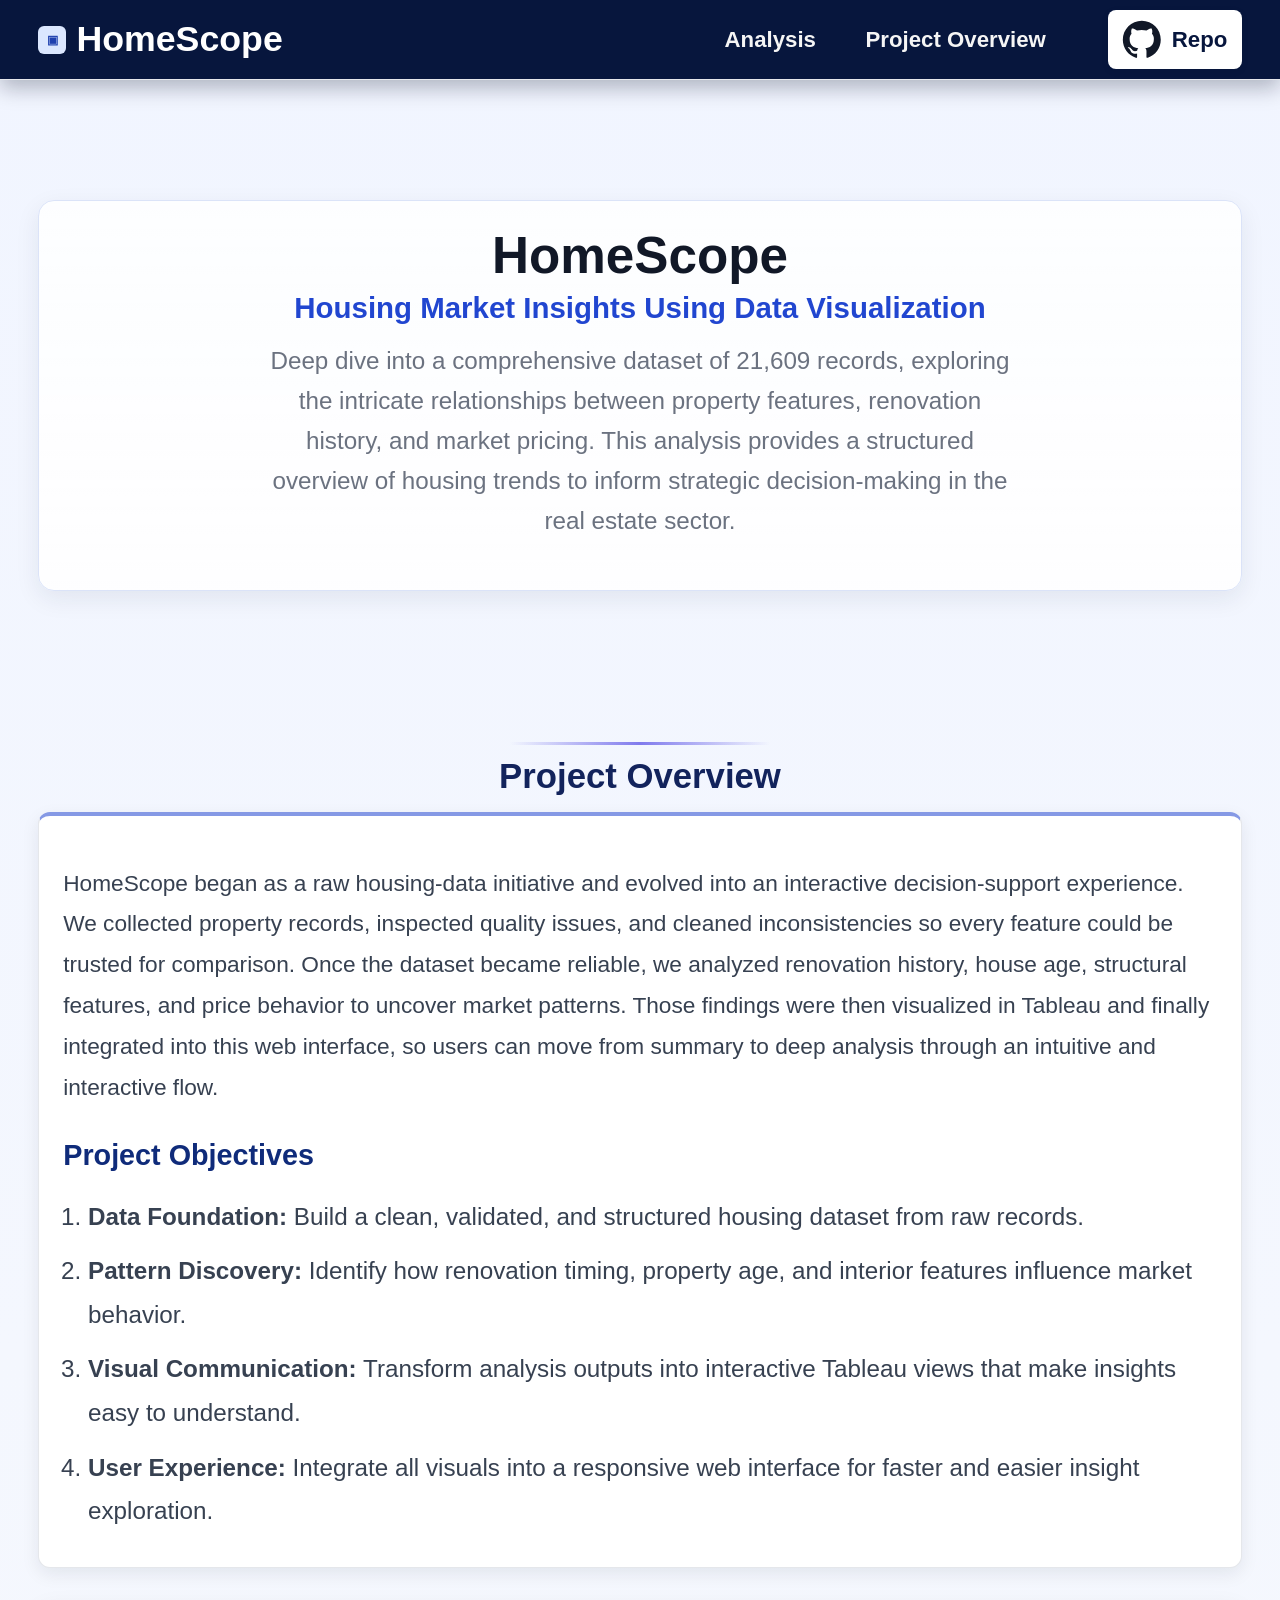
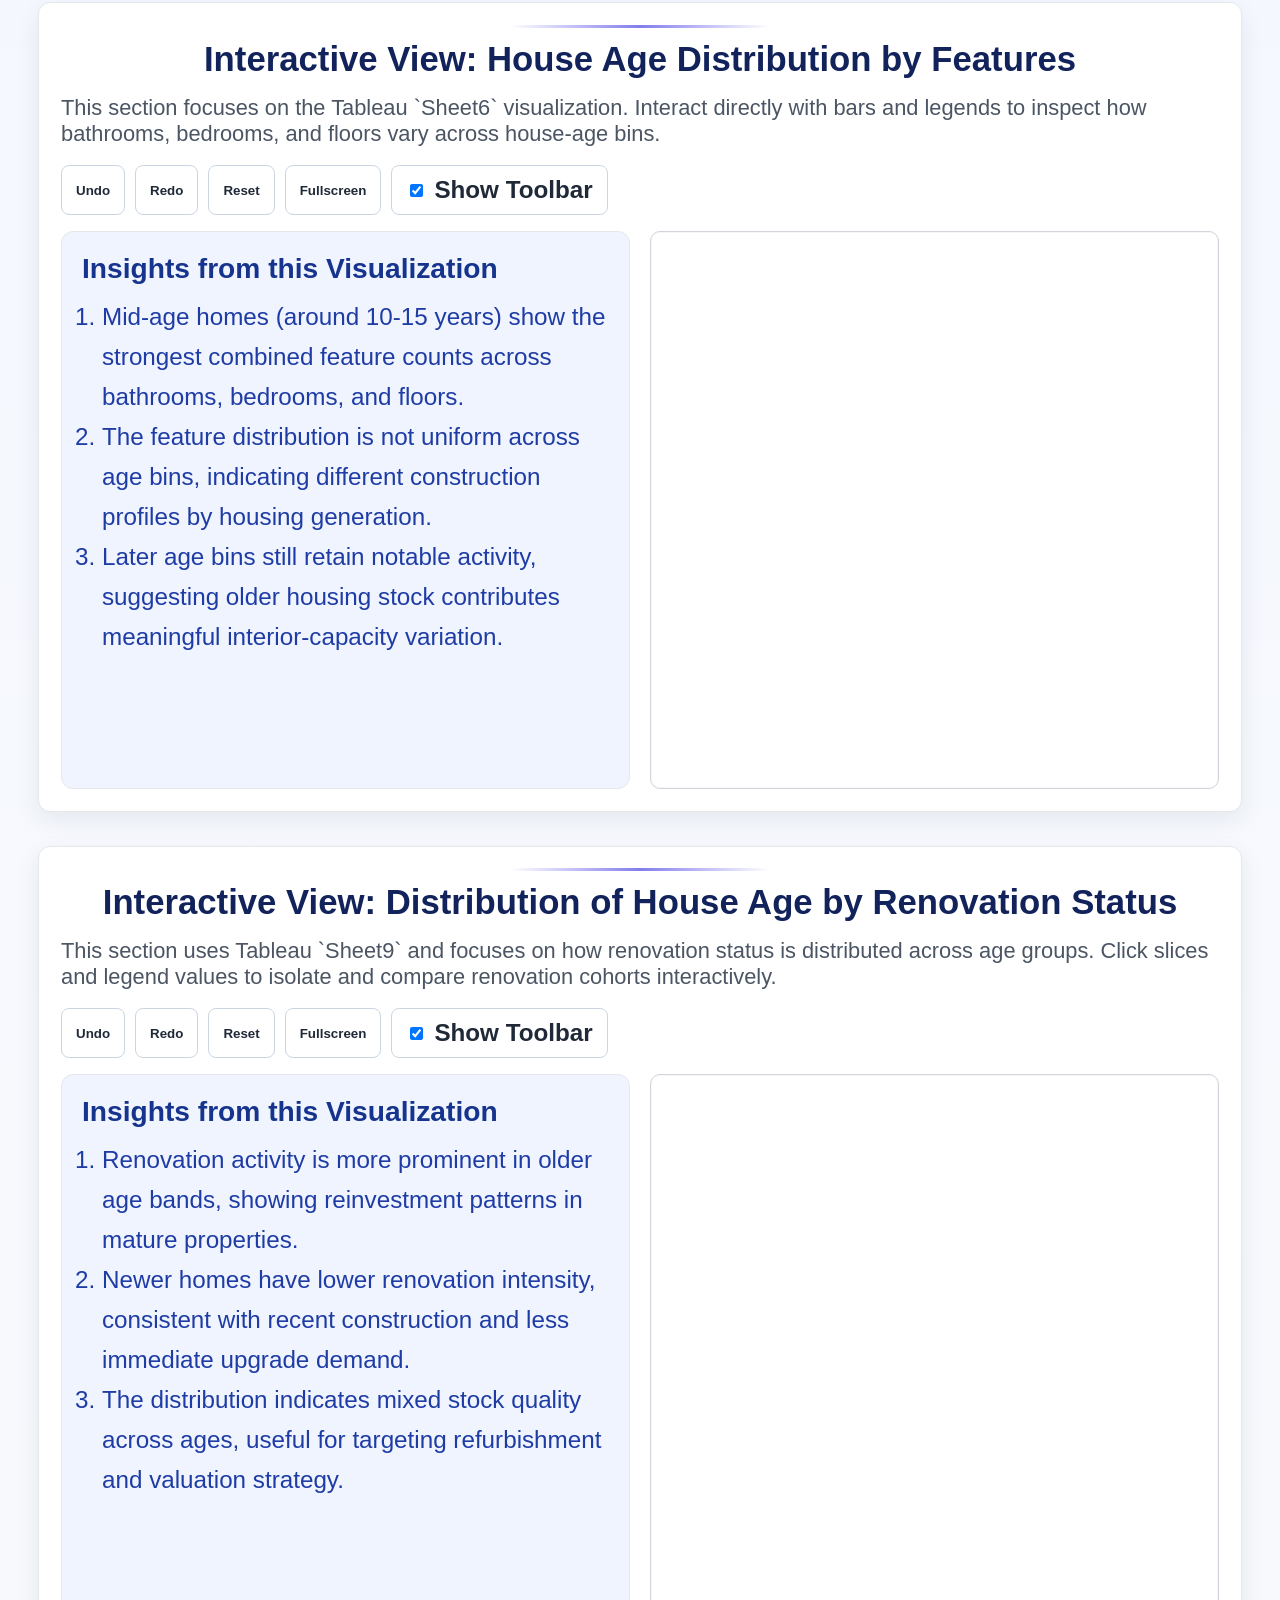
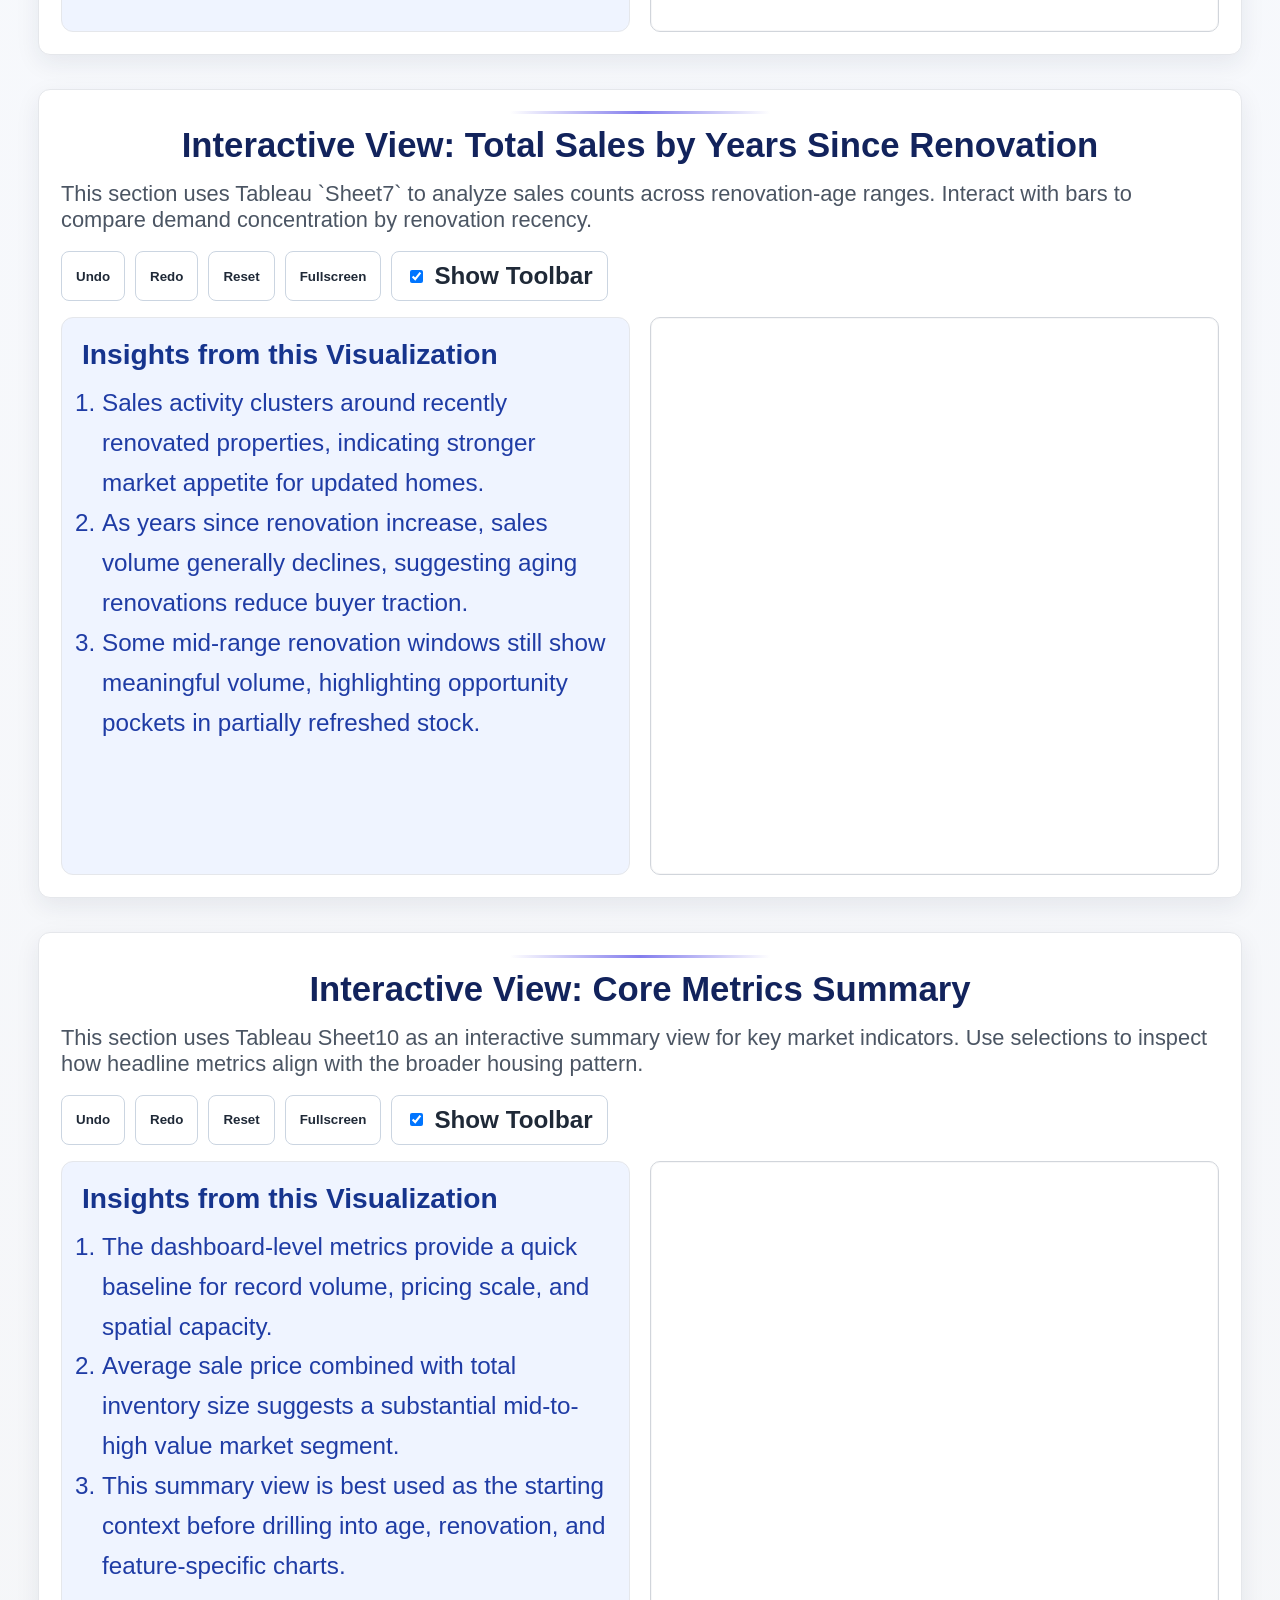
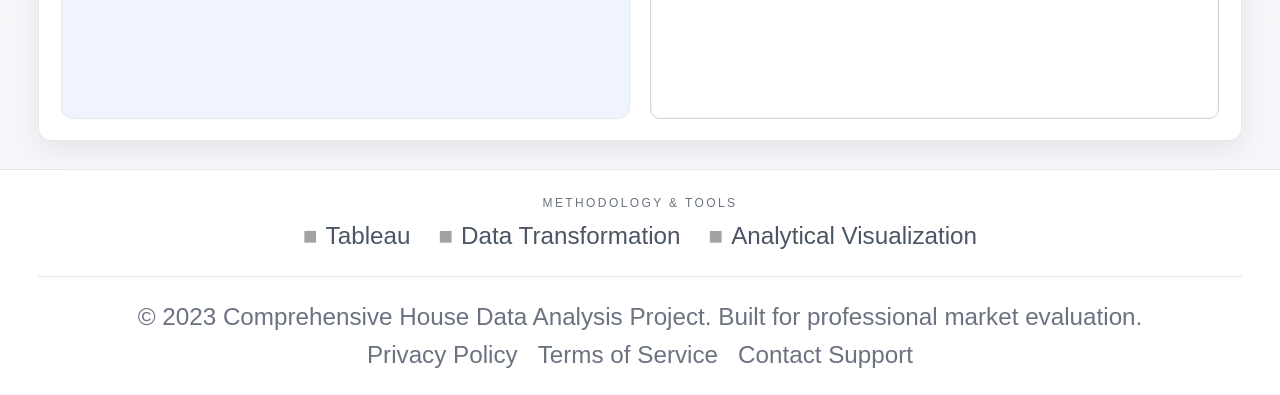
==== web/templates/index.html @ 278afe42 "Web integration with Tableau" ====
<!DOCTYPE html>
<html lang="en">
<head>
	<meta charset="UTF-8" />
	<meta name="viewport" content="width=device-width, initial-scale=1.0" />
	<title>HomeScope | Housing Market Insights</title>
	<link rel="stylesheet" href="../static/css/style.css" />
</head>
<body>
	<header class="top-nav">
		<div class="container nav-inner">
			<div class="brand">
				<span class="brand-icon">▣</span>
				<span class="brand-text">HomeScope</span>
			</div>
			<nav class="nav-links" aria-label="Main navigation">
				<a href="#dashboard">Analysis</a>
				<a href="#project-overview">Project Overview</a>
				<a class="github-link" href="https://github.com/Nova-022005/HomeScope.git" target="_blank" rel="noopener noreferrer" aria-label="Open GitHub repository">
					<svg class="github-icon" viewBox="0 0 24 24" aria-hidden="true" focusable="false">
						<path d="M12 0.5C5.65 0.5 0.5 5.65 0.5 12c0 5.08 3.29 9.38 7.86 10.9c0.58 0.1 0.79-0.25 0.79-0.56c0-0.28-0.01-1.02-0.02-2c-3.2 0.7-3.88-1.54-3.88-1.54c-0.52-1.33-1.27-1.68-1.27-1.68c-1.04-0.71 0.08-0.7 0.08-0.7c1.15 0.08 1.75 1.18 1.75 1.18c1.02 1.75 2.67 1.24 3.32 0.95c0.1-0.74 0.4-1.24 0.72-1.53c-2.55-0.29-5.24-1.28-5.24-5.68c0-1.25 0.45-2.27 1.18-3.07c-0.12-0.29-0.51-1.46 0.11-3.05c0 0 0.97-0.31 3.17 1.17c0.92-0.26 1.9-0.39 2.88-0.4c0.98 0.01 1.96 0.13 2.88 0.4c2.2-1.49 3.17-1.17 3.17-1.17c0.63 1.59 0.23 2.76 0.11 3.05c0.73 0.8 1.18 1.82 1.18 3.07c0 4.41-2.69 5.39-5.26 5.67c0.41 0.36 0.78 1.06 0.78 2.14c0 1.55-0.01 2.79-0.01 3.17c0 0.31 0.21 0.67 0.8 0.56c4.56-1.52 7.85-5.82 7.85-10.9C23.5 5.65 18.35 0.5 12 0.5z" />
					</svg>
					<span>Repo</span>
				</a>
			</nav>
		</div>
	</header>

	<main>
		<section class="hero">
			<div class="container">
				<h1>HomeScope</h1>
				<h2>Housing Market Insights Using Data Visualization</h2>
				<p>
					Deep dive into a comprehensive dataset of 21,609 records, exploring the intricate
					relationships between property features, renovation history, and market pricing.
					This analysis provides a structured overview of housing trends to inform strategic
					decision-making in the real estate sector.
				</p>
			</div>
		</section>

		<section class="container project-overview" id="project-overview">
			<h3 class="section-title">Project Overview</h3>
			<div class="project-overview-card">
				<p class="overview-lead">
					HomeScope began as a raw housing-data initiative and evolved into an interactive decision-support experience.
					We collected property records, inspected quality issues, and cleaned inconsistencies so every feature could be trusted for comparison.
					Once the dataset became reliable, we analyzed renovation history, house age, structural features, and price behavior to uncover
					market patterns. Those findings were then visualized in Tableau and finally integrated into this web interface, so users can move
					from summary to deep analysis through an intuitive and interactive flow.
				</p>

				<h4>Project Objectives</h4>
				<ol class="overview-objectives">
					<li><strong>Data Foundation:</strong> Build a clean, validated, and structured housing dataset from raw records.</li>
					<li><strong>Pattern Discovery:</strong> Identify how renovation timing, property age, and interior features influence market behavior.</li>
					<li><strong>Visual Communication:</strong> Transform analysis outputs into interactive Tableau views that make insights easy to understand.</li>
					<li><strong>User Experience:</strong> Integrate all visuals into a responsive web interface for faster and easier insight exploration.</li>
				</ol>
			</div>
		</section>

		<section class="container interactive-panel" id="dashboard" aria-label="Interactive Tableau sheet section">
			<h3 class="section-title">Interactive View: House Age Distribution by Features</h3>
			<p class="interactive-subtext">
				This section focuses on the Tableau `Sheet6` visualization. Interact directly with bars and legends
				to inspect how bathrooms, bedrooms, and floors vary across house-age bins.
			</p>
			<div class="viz-controls" role="group" aria-label="Tableau controls">
				<button id="undoBtn" type="button">Undo</button>
				<button id="redoBtn" type="button">Redo</button>
				<button id="resetBtn" type="button">Reset</button>
				<button id="fullscreenBtn" type="button">Fullscreen</button>
				<label class="toolbar-toggle" for="toolbarToggle">
					<input id="toolbarToggle" type="checkbox" checked />
					Show Toolbar
				</label>
			</div>

			<div class="analysis-grid">
				<aside class="observations-card">
					<h4>Insights from this Visualization</h4>
					<ol>
						<li>Mid-age homes (around 10-15 years) show the strongest combined feature counts across bathrooms, bedrooms, and floors.</li>
						<li>The feature distribution is not uniform across age bins, indicating different construction profiles by housing generation.</li>
						<li>Later age bins still retain notable activity, suggesting older housing stock contributes meaningful interior-capacity variation.</li>
					</ol>
				</aside>

				<div id="tableauMount" class="tableau-mount" aria-live="polite">
					<noscript>
						<a href="https://public.tableau.com/views/completeskillwalletproject_17735011013020/Sheet6">
							<img
								alt="House Age Distribution by Number of Bathrooms, Bedrooms, and Floors"
								src="https://public.tableau.com/static/images/co/completeskillwalletproject_17735011013020/Sheet6/1_rss.png"
								style="border: none"
							/>
						</a>
					</noscript>
				</div>
			</div>
		</section>

		<section class="container interactive-panel" aria-label="Interactive renovation status section">
			<h3 class="section-title">Interactive View: Distribution of House Age by Renovation Status</h3>
			<p class="interactive-subtext">
				This section uses Tableau `Sheet9` and focuses on how renovation status is distributed across age groups.
				Click slices and legend values to isolate and compare renovation cohorts interactively.
			</p>
			<div class="viz-controls" role="group" aria-label="Tableau controls for renovation view">
				<button id="undoBtn2" type="button">Undo</button>
				<button id="redoBtn2" type="button">Redo</button>
				<button id="resetBtn2" type="button">Reset</button>
				<button id="fullscreenBtn2" type="button">Fullscreen</button>
				<label class="toolbar-toggle" for="toolbarToggle2">
					<input id="toolbarToggle2" type="checkbox" checked />
					Show Toolbar
				</label>
			</div>

			<div class="analysis-grid">
				<aside class="observations-card">
					<h4>Insights from this Visualization</h4>
					<ol>
						<li>Renovation activity is more prominent in older age bands, showing reinvestment patterns in mature properties.</li>
						<li>Newer homes have lower renovation intensity, consistent with recent construction and less immediate upgrade demand.</li>
						<li>The distribution indicates mixed stock quality across ages, useful for targeting refurbishment and valuation strategy.</li>
					</ol>
				</aside>

				<div id="tableauMountRenovation" class="tableau-mount" aria-live="polite">
					<noscript>
						<a href="https://public.tableau.com/views/completeskillwalletproject_17735011013020/Sheet9">
							<img
								alt="Distribution of House Age by Renovation Status"
								src="https://public.tableau.com/static/images/co/completeskillwalletproject_17735011013020/Sheet9/1_rss.png"
								style="border: none"
							/>
						</a>
					</noscript>
				</div>
			</div>
		</section>

		<section class="container interactive-panel" aria-label="Interactive sales by renovation years section">
			<h3 class="section-title">Interactive View: Total Sales by Years Since Renovation</h3>
			<p class="interactive-subtext">
				This section uses Tableau `Sheet7` to analyze sales counts across renovation-age ranges.
				Interact with bars to compare demand concentration by renovation recency.
			</p>
			<div class="viz-controls" role="group" aria-label="Tableau controls for sales view">
				<button id="undoBtn3" type="button">Undo</button>
				<button id="redoBtn3" type="button">Redo</button>
				<button id="resetBtn3" type="button">Reset</button>
				<button id="fullscreenBtn3" type="button">Fullscreen</button>
				<label class="toolbar-toggle" for="toolbarToggle3">
					<input id="toolbarToggle3" type="checkbox" checked />
					Show Toolbar
				</label>
			</div>

			<div class="analysis-grid">
				<aside class="observations-card">
					<h4>Insights from this Visualization</h4>
					<ol>
						<li>Sales activity clusters around recently renovated properties, indicating stronger market appetite for updated homes.</li>
						<li>As years since renovation increase, sales volume generally declines, suggesting aging renovations reduce buyer traction.</li>
						<li>Some mid-range renovation windows still show meaningful volume, highlighting opportunity pockets in partially refreshed stock.</li>
					</ol>
				</aside>

				<div id="tableauMountSales" class="tableau-mount" aria-live="polite">
					<noscript>
						<a href="https://public.tableau.com/views/completeskillwalletproject_17735011013020/Sheet7">
							<img
								alt="Total Sales By Years Since Renovation"
								src="https://public.tableau.com/static/images/co/completeskillwalletproject_17735011013020/Sheet7/1_rss.png"
								style="border: none"
							/>
						</a>
					</noscript>
				</div>
			</div>
		</section>

		<section class="container interactive-panel" aria-label="Interactive metrics summary section">
			<h3 class="section-title">Interactive View: Core Metrics Summary</h3>
			<p class="interactive-subtext">
				This section uses Tableau Sheet10 as an interactive summary view for key market indicators.
				Use selections to inspect how headline metrics align with the broader housing pattern.
			</p>
			<div class="viz-controls" role="group" aria-label="Tableau controls for summary view">
				<button id="undoBtn4" type="button">Undo</button>
				<button id="redoBtn4" type="button">Redo</button>
				<button id="resetBtn4" type="button">Reset</button>
				<button id="fullscreenBtn4" type="button">Fullscreen</button>
				<label class="toolbar-toggle" for="toolbarToggle4">
					<input id="toolbarToggle4" type="checkbox" checked />
					Show Toolbar
				</label>
			</div>

			<div class="analysis-grid">
				<aside class="observations-card">
					<h4>Insights from this Visualization</h4>
					<ol>
						<li>The dashboard-level metrics provide a quick baseline for record volume, pricing scale, and spatial capacity.</li>
						<li>Average sale price combined with total inventory size suggests a substantial mid-to-high value market segment.</li>
						<li>This summary view is best used as the starting context before drilling into age, renovation, and feature-specific charts.</li>
					</ol>
				</aside>

				<div id="tableauMountSummary" class="tableau-mount" aria-live="polite">
					<noscript>
						<a href="https://public.tableau.com/views/completeskillwalletproject_17735011013020/Sheet10">
							<img
								alt="Core metrics summary visualization"
								src="https://public.tableau.com/static/images/co/completeskillwalletproject_17735011013020/Sheet10/1_rss.png"
								style="border: none"
							/>
						</a>
					</noscript>
				</div>
			</div>
		</section>
	</main>

	<footer id="documentation">
		<div class="container footer-top">
			<p class="footer-title">Methodology &amp; Tools</p>
			<ul>
				<li>Tableau</li>
				<li>Data Transformation</li>
				<li>Analytical Visualization</li>
			</ul>
		</div>
		<div class="container footer-bottom">
			<p>© 2023 Comprehensive House Data Analysis Project. Built for professional market evaluation.</p>
			<div class="footer-links">
				<a href="#">Privacy Policy</a>
				<a href="#">Terms of Service</a>
				<a href="#">Contact Support</a>
			</div>
		</div>
	</footer>

	<script type="module" src="../static/js/main.js"></script>
</body>
</html>
---- web/static/css/style.css ----
:root {
	--bg: #f5f6f8;
	--surface: #ffffff;
	--surface-soft: #eef2ff;
	--text: #1f2937;
	--muted: #6b7280;
	--line: #e5e7eb;
	--accent: #2146d0;
	--summary-bg: #07163d;
	--radius: 12px;
	--shadow: 0 6px 18px rgba(15, 23, 42, 0.08);
}

* {
	box-sizing: border-box;
}

html,
body {
	margin: 0;
	padding: 0;
	background: linear-gradient(180deg, #f1f5ff 0%, #f7f9fd 52%, #f5f6f8 100%);
	color: var(--text);
	font-family: "Segoe UI", Roboto, Arial, sans-serif;
	font-size: clamp(1.08rem, 0.42vw + 0.95rem, 1.24rem);
}

.container {
	width: min(94vw, 110rem);
	margin: 0 auto;
}

.top-nav {
	position: sticky;
	top: 0;
	z-index: 100;
	background: var(--surface);
	border-bottom: 1px solid var(--line);
	background-color: #07163d;
	box-shadow: 0 8px 20px rgba(2, 12, 32, 0.28);
}

.nav-inner {
	height: clamp(4rem, 6vh, 5.2rem);
	display: flex;
	align-items: center;
	justify-content: space-between;
}

.brand {
	display: flex;
	gap: 10px;
	align-items: center;
	font-weight: 600;
	font-size: clamp(1.35rem, 1.25vw + 1rem, 1.8rem);
  color: white;
}

.brand-icon {
	width: 28px;
	height: 28px;
	display: grid;
	place-items: center;
	border-radius: 6px;
	background: #dbe7ff;
	color: #1e40af;
	font-size: 12px;
}

.nav-links {
	display: flex;
	gap: 21px;
	align-items: center;
}

.nav-links a {
	text-decoration: none;
	color: #374151;
	font-size: clamp(1rem, 0.35vw + 0.9rem, 1.12rem);
	font-weight: 600;
	padding: 0.5rem 0.72rem;
	border-radius: 8px;
	color: whitesmoke;
}

.nav-links a:not(.github-link):hover {
	background: rgba(255, 255, 255, 0.15);
	color: #ffffff;
}

.github-link {
	display: inline-flex;
	align-items: center;
	gap: 0.5rem;
	background: #ffffff;
	padding: 0.5rem 0.75rem;
	box-shadow: 0 2px 8px rgba(15, 23, 42, 0.06);
	color: #07163d;
	margin-left: 1.35rem;
}

.github-link span {
	color: #07163d;
}

.github-icon {
	width: 2rem;
	height: 2rem;
	fill: #111827;
}

.hero {
	min-height: 70vh;
	display: flex;
	align-items: center;
	padding: clamp(1.5rem, 3vh, 2.5rem) 0;
	position: relative;
}

.hero .container {
	text-align: center;
	max-width: 74rem;
	background: linear-gradient(180deg, rgba(255, 255, 255, 0.82), rgba(255, 255, 255, 0.9));
	backdrop-filter: blur(3px);
	border: 1px solid #dbe3f8;
	border-radius: 16px;
	padding: clamp(1.2rem, 2.8vh, 2.2rem);
	box-shadow: 0 8px 24px rgba(30, 41, 59, 0.08);
}

.hero h1 {
	margin: 0 0 6px;
	font-size: clamp(2.5rem, 4vw, 3.7rem);
	color: #111827;
}

.hero h2 {
	margin: 0;
	font-size: clamp(1.45rem, 2.3vw, 2.15rem);
	color: var(--accent);
	font-weight: 600;
}

.hero p {
	margin-top: 16px;
	max-width: 740px;
	color: var(--muted);
	line-height: 1.65;
	margin-left: auto;
	margin-right: auto;
}

.stats-overview {
	padding: 8px 0 16px;
}

.overview-grid {
	display: grid;
	grid-template-columns: repeat(3, minmax(0, 1fr));
	gap: 14px;
}

.stat-card,
.dataset-overview {
	background: var(--surface);
	border: 1px solid var(--line);
	border-radius: var(--radius);
	padding: 18px;
	text-align: center;
}

.stat-icon {
	width: 24px;
	height: 24px;
	display: grid;
	place-items: center;
	border-radius: 6px;
	background: #eef2ff;
	font-size: 14px;
	margin: 0 auto;
}

.stat-label {
	margin: 14px 0 8px;
	text-transform: uppercase;
	font-size: 11px;
	letter-spacing: 0.08em;
	color: #4b5563;
}

.stat-value {
	margin: 0;
	font-size: clamp(1.8rem, 2.3vw, 2.6rem);
	font-weight: 700;
}

.stat-value span {
	font-size: 0.9rem;
	color: #4b5563;
}

.project-overview {
	margin-top: clamp(1.6rem, 3.5vh, 2.6rem);
}

.project-overview-card {
	background: var(--surface);
	border: 1px solid var(--line);
	border-radius: var(--radius);
	box-shadow: var(--shadow);
	padding: clamp(1.2rem, 2.5vh, 2rem);
	line-height: 1.8;
	color: #374151;
	border-top: 4px solid rgba(33, 70, 208, 0.55);
}

.overview-lead {
	font-size: clamp(1.02rem, 0.3vw + 0.95rem, 1.18rem);
}

.project-overview-card h4 {
	margin: 1rem 0 0.65rem;
	font-size: clamp(1.15rem, 0.8vw + 0.95rem, 1.45rem);
	color: #0f2b7a;
}

.overview-objectives {
	margin: 0;
	padding-left: 1.25rem;
}

.overview-objectives li {
	margin-bottom: 0.55rem;
}

.project-overview-card p + p {
	margin-top: 0.9rem;
}

.dataset-overview h3 {
	margin: 0 0 8px;
}

.dataset-overview p {
	margin: 0;
	color: var(--muted);
	line-height: 1.5;
}

.analysis-block {
	margin-top: clamp(1.6rem, 3.5vh, 2.6rem);
}

.section-title {
	margin: 0 0 16px;
	font-size: clamp(1.75rem, 2.7vw, 2.8rem);
	text-align: center;
	color: #12235c;
}

.section-title::before {
	content: "";
	display: block;
	width: min(30vw, 260px);
	height: 3px;
	margin: 0 auto 12px;
	background: linear-gradient(90deg, rgba(79, 70, 229, 0), rgba(79, 70, 229, 0.7), rgba(79, 70, 229, 0));
}

.analysis-grid {
	display: grid;
	grid-template-columns: 1fr 1fr;
	gap: 20px;
}

.viz-preview-card,
.observations-card,
.split-image,
.split-text,
.large-viz-card,
.interactive-panel {
	background: var(--surface);
	border: 1px solid var(--line);
	border-radius: var(--radius);
}

.viz-preview-card,
.split-image {
	padding: 10px;
}

.viz-preview-card img,
.split-image img,
.large-viz-card img {
	width: 100%;
	display: block;
	border-radius: 8px;
	border: 1px solid #d1d5db;
}

.observations-card {
	padding: 20px;
	background: #eff4ff;
}

.observations-card h4 {
	margin: 0 0 12px;
	color: #16348d;
	font-size: clamp(1.12rem, 1vw + 0.95rem, 1.42rem);
}

.observations-card ol {
	margin: 0;
	padding-left: 20px;
	color: #1f3ca5;
	line-height: 1.65;
}

.split-block {
	display: grid;
	grid-template-columns: 1fr 1.4fr;
	gap: 16px;
}

.split-text {
	padding: 20px;
}

.split-text p {
	margin-top: 0;
	color: var(--muted);
	line-height: 1.65;
}

.split-text ul {
	margin: 18px 0 0;
	padding: 0;
	list-style: none;
	display: grid;
	gap: 10px;
}

.split-text li {
	padding: 12px 14px;
	border-radius: 8px;
	border: 1px solid #e5e7eb;
	background: #f8fafc;
}

.split-text li::before {
	content: "●";
	color: #3b82f6;
	margin-right: 10px;
}

.large-viz-card {
	padding: 14px;
}

.large-viz-card p {
	margin: 14px 4px 4px;
	color: #4b5563;
	font-style: italic;
	text-align: center;
}

.summary-panel {
	margin-top: 28px;
	background: var(--summary-bg);
	color: #e5ecff;
	border-radius: var(--radius);
	box-shadow: var(--shadow);
	padding: 28px;
}

.summary-panel h3 {
	margin: 0 0 18px;
	text-align: center;
	font-size: clamp(1.7rem, 2.6vw, 2.5rem);
}

.summary-grid {
	display: grid;
	grid-template-columns: repeat(3, minmax(0, 1fr));
	gap: 20px;
}

.summary-grid h4 {
	margin: 0 0 10px;
	font-size: 1.05rem;
}

.summary-grid h4::before {
	content: "\2014\00A0";
	color: #93c5fd;
}

.summary-grid p {
	margin: 0;
	line-height: 1.65;
	color: #d2dbf7;
}

.interactive-panel {
	margin-top: 34px;
	padding: clamp(1rem, 2.4vh, 1.6rem);
	box-shadow: 0 8px 24px rgba(30, 41, 59, 0.08);
}

.interactive-subtext {
	margin: 0 0 18px;
	color: #4b5563;
	font-size: clamp(1rem, 0.28vw + 0.92rem, 1.12rem);
}

.viz-controls {
	display: flex;
	flex-wrap: wrap;
	gap: 10px;
	margin-bottom: 16px;
}

.viz-controls button {
	border: 1px solid #cbd5e1;
	background: #ffffff;
	color: #1f2937;
	padding: 10px 14px;
	border-radius: 8px;
	font-weight: 600;
	cursor: pointer;
}

.viz-controls button:hover {
	background: #eff6ff;
	border-color: #93c5fd;
}

.toolbar-toggle {
	display: inline-flex;
	align-items: center;
	gap: 8px;
	padding: 10px 14px;
	border: 1px solid #cbd5e1;
	border-radius: 8px;
	background: #ffffff;
	font-weight: 600;
}

.tableau-mount {
	width: 100%;
	overflow: hidden;
	border-radius: 10px;
	border: 1px solid #d1d5db;
	background: #fff;
	min-height: clamp(26rem, 62vh, 50rem);
	box-shadow: inset 0 0 0 1px rgba(15, 23, 42, 0.03);
}

.tableau-mount tableau-viz {
	display: block;
	width: 100%;
}

footer {
	margin-top: 28px;
	border-top: 1px solid var(--line);
	background: var(--surface);
}

.footer-top,
.footer-bottom {
	padding: 26px 0;
	text-align: center;
}

.footer-title {
	text-transform: uppercase;
	letter-spacing: 0.2em;
	color: #6b7280;
	font-size: 12px;
	margin: 0 0 12px;
}

.footer-top ul {
	list-style: none;
	margin: 0;
	padding: 0;
	display: flex;
	gap: 28px;
	justify-content: center;
	color: #4b5563;
}

.footer-top li::before {
	content: "■";
	color: #a3a3a3;
	margin-right: 8px;
}

.footer-bottom {
	border-top: 1px solid var(--line);
}

.footer-bottom p {
	margin: 0 0 10px;
	color: #6b7280;
}

.footer-links {
	display: flex;
	justify-content: center;
	gap: 20px;
}

.footer-links a {
	color: #6b7280;
	text-decoration: none;
}

.footer-links a:hover,
.nav-links .github-link:hover {
	color: #1d4ed8;
}

@media (max-width: 1100px) {
	.container {
		width: min(95vw, 110rem);
	}

	.overview-grid {
		grid-template-columns: repeat(2, minmax(0, 1fr));
	}

	.section-title {
		font-size: clamp(1.4rem, 2.3vw, 2rem);
	}
}

@media (max-width: 900px) {
	.analysis-grid,
	.split-block,
	.summary-grid {
		grid-template-columns: 1fr;
	}

	.stat-value {
		font-size: clamp(1.5rem, 2vw, 2rem);
	}

	.tableau-mount {
		min-height: clamp(23rem, 56vh, 38rem);
	}
}

@media (max-width: 640px) {
	.container {
		width: 95vw;
	}

	.nav-inner {
		height: auto;
		padding: 12px 0;
		flex-direction: column;
		gap: 12px;
	}

	.nav-links {
		gap: 15px;
		flex-wrap: wrap;
		justify-content: center;
	}

	.github-link {
		padding: 0.45rem 0.65rem;
	}

	.overview-grid {
		grid-template-columns: 1fr;
	}

	.section-title {
		font-size: clamp(1.25rem, 6vw, 1.7rem);
	}

	.hero {
		padding-top: 24px;
	}

	.tableau-mount {
		min-height: clamp(22rem, 60vh, 34rem);
	}
}
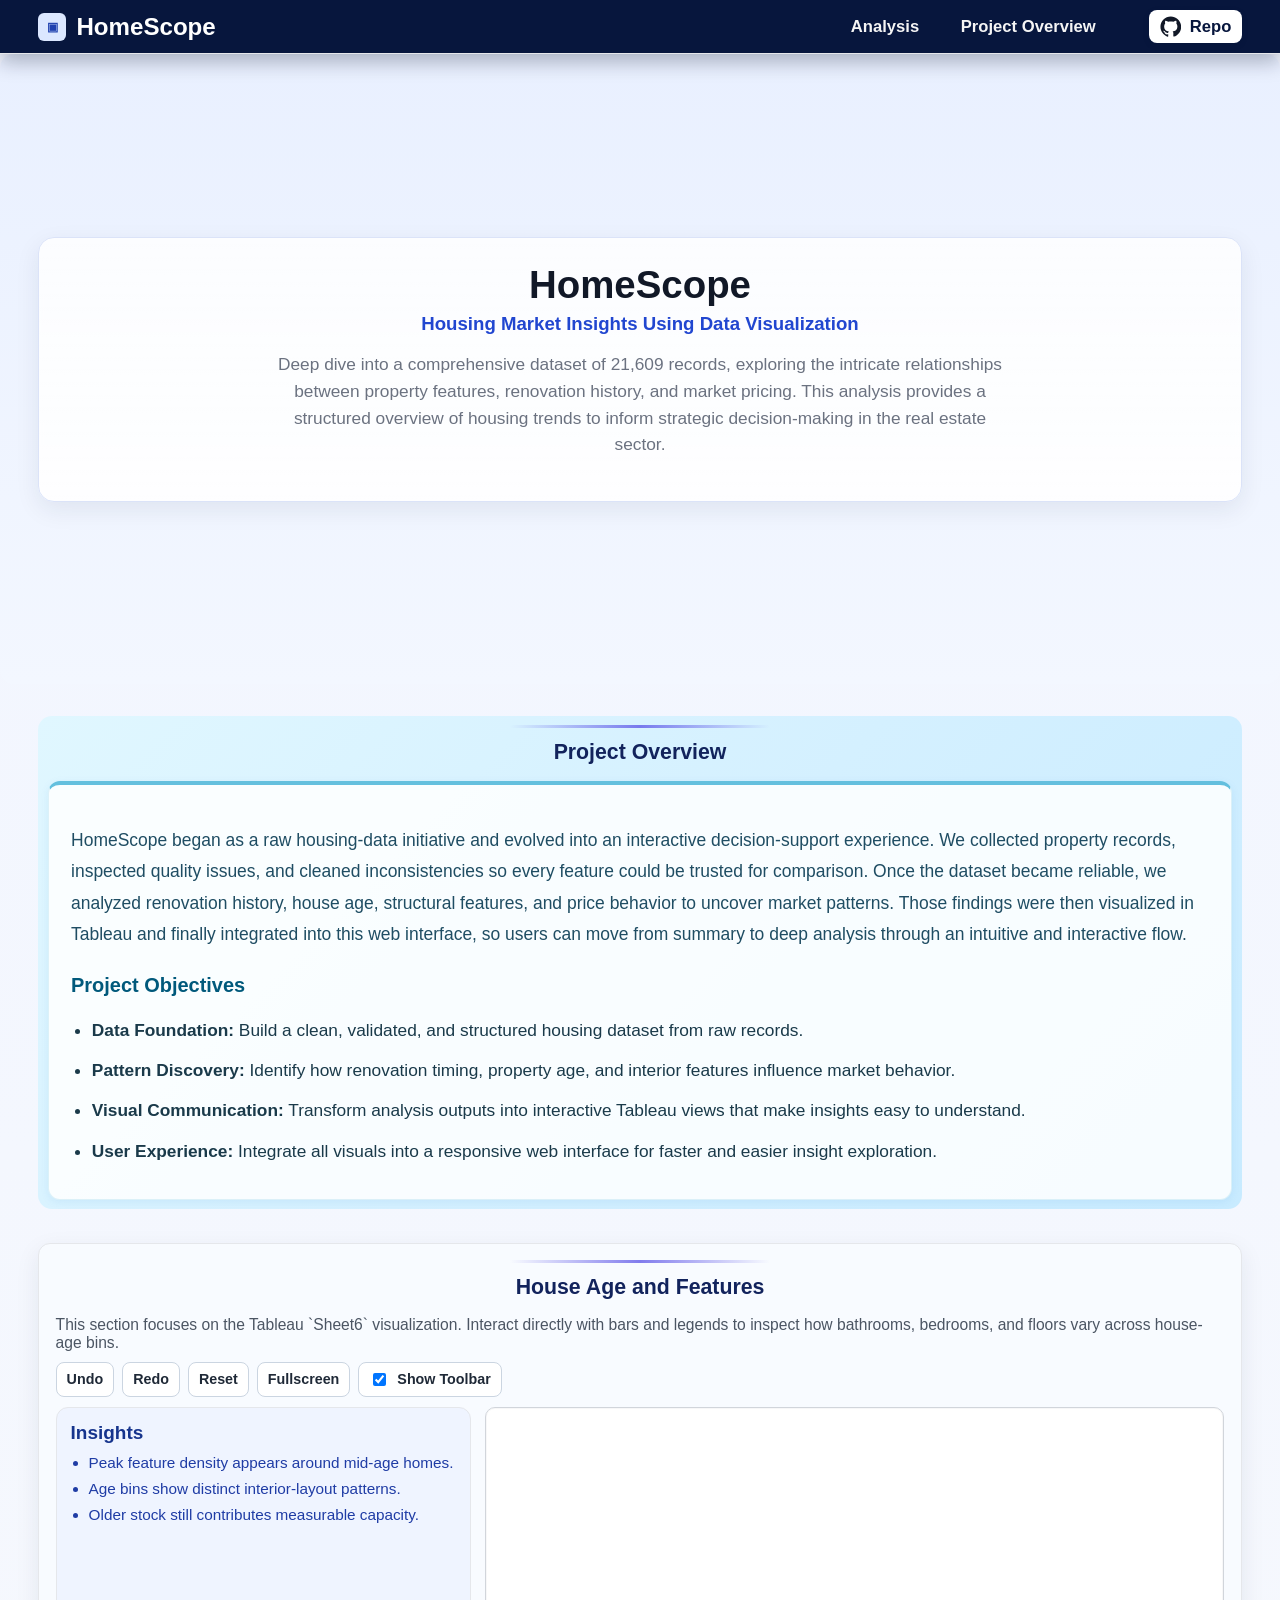
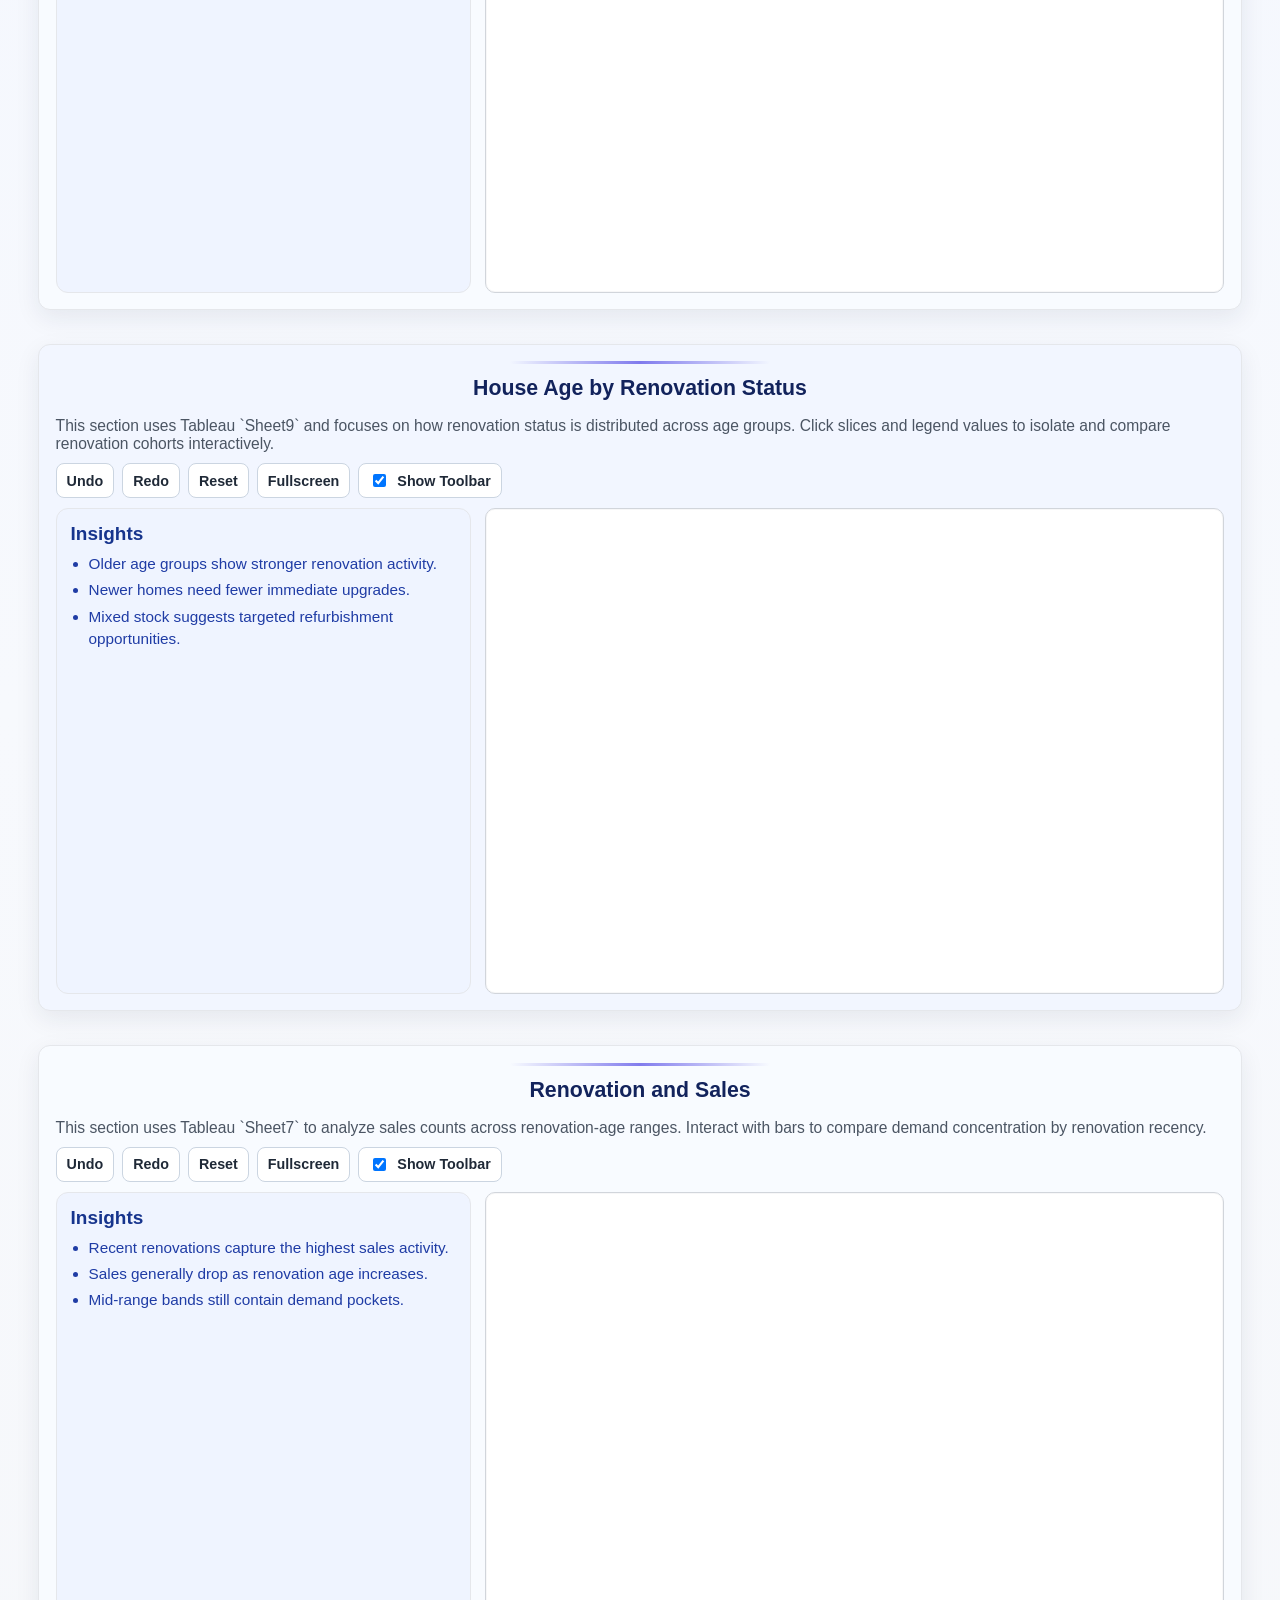
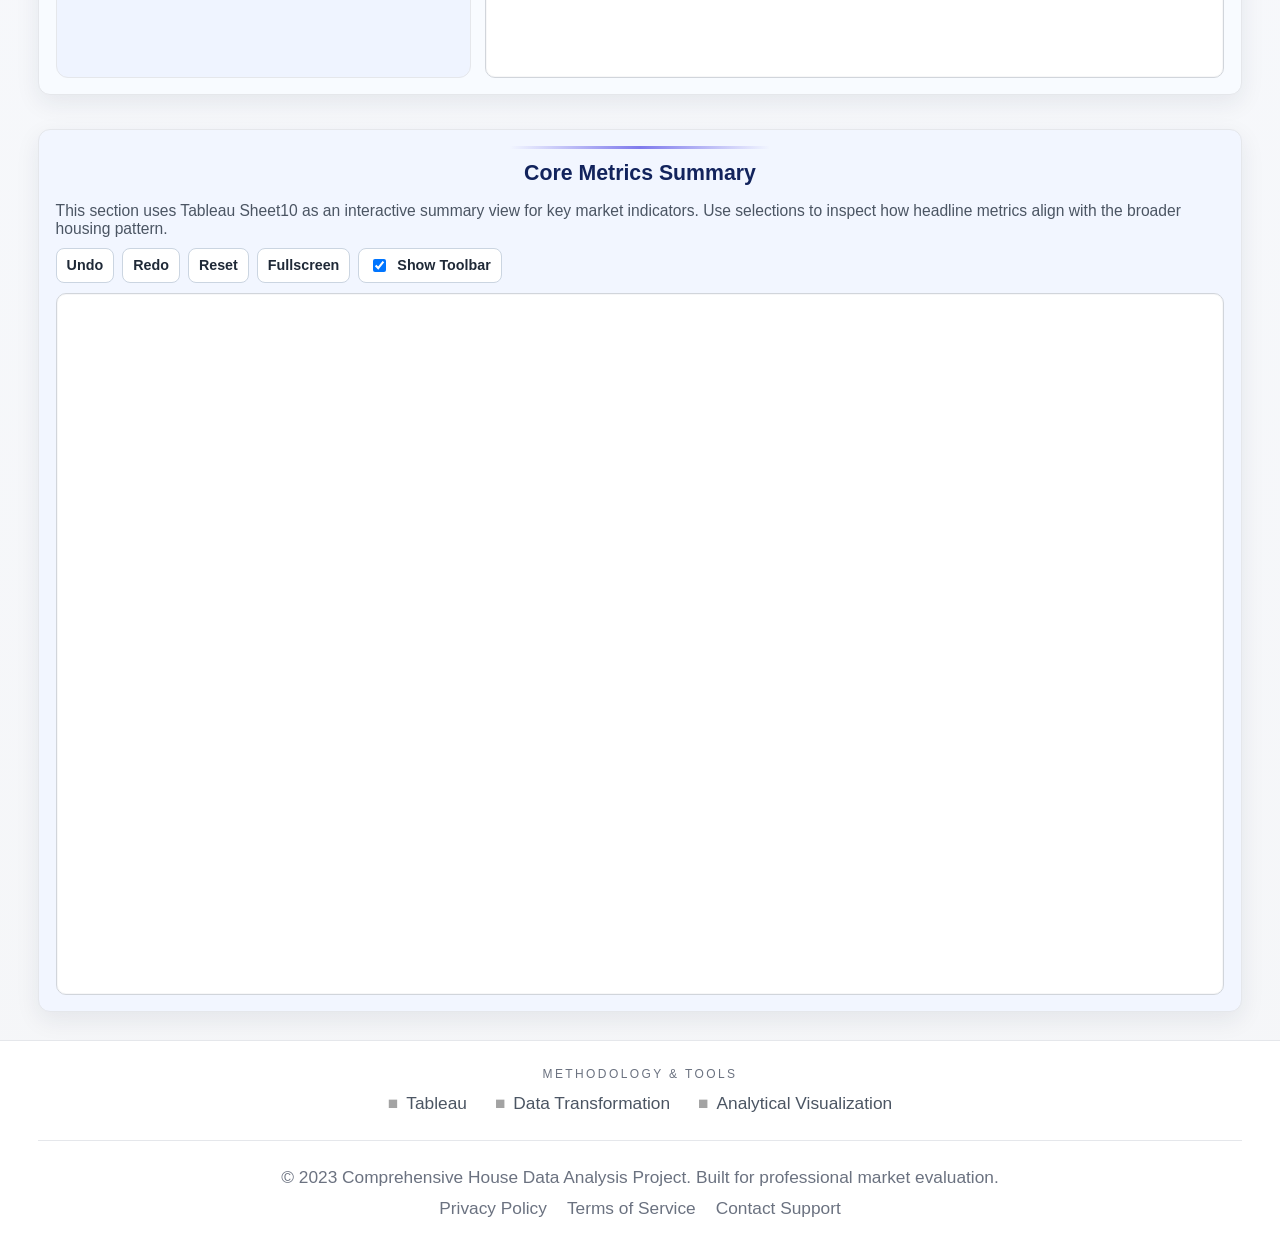
==== commit 059d3b8c: "basic ui" ====
--- a/web/templates/index.html
+++ b/web/templates/index.html
@@ -52,17 +52,17 @@
 				</p>
 
 				<h4>Project Objectives</h4>
-				<ol class="overview-objectives">
+				<ul class="overview-objectives">
 					<li><strong>Data Foundation:</strong> Build a clean, validated, and structured housing dataset from raw records.</li>
 					<li><strong>Pattern Discovery:</strong> Identify how renovation timing, property age, and interior features influence market behavior.</li>
 					<li><strong>Visual Communication:</strong> Transform analysis outputs into interactive Tableau views that make insights easy to understand.</li>
 					<li><strong>User Experience:</strong> Integrate all visuals into a responsive web interface for faster and easier insight exploration.</li>
-				</ol>
+				</ul>
 			</div>
 		</section>
 
 		<section class="container interactive-panel" id="dashboard" aria-label="Interactive Tableau sheet section">
-			<h3 class="section-title">Interactive View: House Age Distribution by Features</h3>
+			<h3 class="section-title">House Age and Features</h3>
 			<p class="interactive-subtext">
 				This section focuses on the Tableau `Sheet6` visualization. Interact directly with bars and legends
 				to inspect how bathrooms, bedrooms, and floors vary across house-age bins.
@@ -80,12 +80,12 @@
 
 			<div class="analysis-grid">
 				<aside class="observations-card">
-					<h4>Insights from this Visualization</h4>
-					<ol>
-						<li>Mid-age homes (around 10-15 years) show the strongest combined feature counts across bathrooms, bedrooms, and floors.</li>
-						<li>The feature distribution is not uniform across age bins, indicating different construction profiles by housing generation.</li>
-						<li>Later age bins still retain notable activity, suggesting older housing stock contributes meaningful interior-capacity variation.</li>
-					</ol>
+					<h4>Insights</h4>
+					<ul>
+						<li>Peak feature density appears around mid-age homes.</li>
+						<li>Age bins show distinct interior-layout patterns.</li>
+						<li>Older stock still contributes measurable capacity.</li>
+          </ul>
 				</aside>
 
 				<div id="tableauMount" class="tableau-mount" aria-live="polite">
@@ -103,7 +103,7 @@
 		</section>
 
 		<section class="container interactive-panel" aria-label="Interactive renovation status section">
-			<h3 class="section-title">Interactive View: Distribution of House Age by Renovation Status</h3>
+			<h3 class="section-title"> House Age by Renovation Status</h3>
 			<p class="interactive-subtext">
 				This section uses Tableau `Sheet9` and focuses on how renovation status is distributed across age groups.
 				Click slices and legend values to isolate and compare renovation cohorts interactively.
@@ -121,12 +121,12 @@
 
 			<div class="analysis-grid">
 				<aside class="observations-card">
-					<h4>Insights from this Visualization</h4>
-					<ol>
-						<li>Renovation activity is more prominent in older age bands, showing reinvestment patterns in mature properties.</li>
-						<li>Newer homes have lower renovation intensity, consistent with recent construction and less immediate upgrade demand.</li>
-						<li>The distribution indicates mixed stock quality across ages, useful for targeting refurbishment and valuation strategy.</li>
-					</ol>
+					<h4>Insights</h4>
+					<ul>
+						<li>Older age groups show stronger renovation activity.</li>
+						<li>Newer homes need fewer immediate upgrades.</li>
+						<li>Mixed stock suggests targeted refurbishment opportunities.</li>
+					</ul>
 				</aside>
 
 				<div id="tableauMountRenovation" class="tableau-mount" aria-live="polite">
@@ -144,7 +144,7 @@
 		</section>
 
 		<section class="container interactive-panel" aria-label="Interactive sales by renovation years section">
-			<h3 class="section-title">Interactive View: Total Sales by Years Since Renovation</h3>
+			<h3 class="section-title">Renovation and Sales</h3>
 			<p class="interactive-subtext">
 				This section uses Tableau `Sheet7` to analyze sales counts across renovation-age ranges.
 				Interact with bars to compare demand concentration by renovation recency.
@@ -162,12 +162,12 @@
 
 			<div class="analysis-grid">
 				<aside class="observations-card">
-					<h4>Insights from this Visualization</h4>
-					<ol>
-						<li>Sales activity clusters around recently renovated properties, indicating stronger market appetite for updated homes.</li>
-						<li>As years since renovation increase, sales volume generally declines, suggesting aging renovations reduce buyer traction.</li>
-						<li>Some mid-range renovation windows still show meaningful volume, highlighting opportunity pockets in partially refreshed stock.</li>
-					</ol>
+					<h4>Insights</h4>
+					<ul>
+						<li>Recent renovations capture the highest sales activity.</li>
+						<li>Sales generally drop as renovation age increases.</li>
+						<li>Mid-range bands still contain demand pockets.</li>
+          </ul>
 				</aside>
 
 				<div id="tableauMountSales" class="tableau-mount" aria-live="polite">
@@ -184,8 +184,8 @@
 			</div>
 		</section>
 
-		<section class="container interactive-panel" aria-label="Interactive metrics summary section">
-			<h3 class="section-title">Interactive View: Core Metrics Summary</h3>
+		<section class="container interactive-panel interactive-panel--summary" aria-label="Interactive metrics summary section">
+			<h3 class="section-title">Core Metrics Summary</h3>
 			<p class="interactive-subtext">
 				This section uses Tableau Sheet10 as an interactive summary view for key market indicators.
 				Use selections to inspect how headline metrics align with the broader housing pattern.
@@ -201,27 +201,16 @@
 				</label>
 			</div>
 
-			<div class="analysis-grid">
-				<aside class="observations-card">
-					<h4>Insights from this Visualization</h4>
-					<ol>
-						<li>The dashboard-level metrics provide a quick baseline for record volume, pricing scale, and spatial capacity.</li>
-						<li>Average sale price combined with total inventory size suggests a substantial mid-to-high value market segment.</li>
-						<li>This summary view is best used as the starting context before drilling into age, renovation, and feature-specific charts.</li>
-					</ol>
-				</aside>
-
-				<div id="tableauMountSummary" class="tableau-mount" aria-live="polite">
-					<noscript>
-						<a href="https://public.tableau.com/views/completeskillwalletproject_17735011013020/Sheet10">
-							<img
-								alt="Core metrics summary visualization"
-								src="https://public.tableau.com/static/images/co/completeskillwalletproject_17735011013020/Sheet10/1_rss.png"
-								style="border: none"
-							/>
-						</a>
-					</noscript>
-				</div>
+			<div id="tableauMountSummary" class="tableau-mount tableau-mount--summary" aria-live="polite">
+				<noscript>
+					<a href="https://public.tableau.com/views/completeskillwalletproject_17735011013020/Sheet10">
+						<img
+							alt="Core metrics summary visualization"
+							src="https://public.tableau.com/static/images/co/completeskillwalletproject_17735011013020/Sheet10/1_rss.png"
+							style="border: none"
+						/>
+					</a>
+				</noscript>
 			</div>
 		</section>
 	</main>
--- a/web/static/css/style.css
+++ b/web/static/css/style.css
@@ -22,7 +22,7 @@
 	background: linear-gradient(180deg, #f1f5ff 0%, #f7f9fd 52%, #f5f6f8 100%);
 	color: var(--text);
 	font-family: "Segoe UI", Roboto, Arial, sans-serif;
-	font-size: clamp(1.08rem, 0.42vw + 0.95rem, 1.24rem);
+	font-size: clamp(0.95rem, 0.2vw + 0.9rem, 1.04rem);
 }
 
 .container {
@@ -41,7 +41,7 @@
 }
 
 .nav-inner {
-	height: clamp(4rem, 6vh, 5.2rem);
+	height: clamp(3.2rem, 4.5vh, 3.9rem);
 	display: flex;
 	align-items: center;
 	justify-content: space-between;
@@ -52,7 +52,7 @@
 	gap: 10px;
 	align-items: center;
 	font-weight: 600;
-	font-size: clamp(1.35rem, 1.25vw + 1rem, 1.8rem);
+	font-size: clamp(1.18rem, 0.8vw + 0.95rem, 1.45rem);
   color: white;
 }
 
@@ -76,9 +76,9 @@
 .nav-links a {
 	text-decoration: none;
 	color: #374151;
-	font-size: clamp(1rem, 0.35vw + 0.9rem, 1.12rem);
+	font-size: clamp(0.9rem, 0.24vw + 0.84rem, 1rem);
 	font-weight: 600;
-	padding: 0.5rem 0.72rem;
+	padding: 0.34rem 0.62rem;
 	border-radius: 8px;
 	color: whitesmoke;
 }
@@ -104,8 +104,8 @@
 }
 
 .github-icon {
-	width: 2rem;
-	height: 2rem;
+	width: 1.3rem;
+	height: 1.3rem;
 	fill: #111827;
 }
 
@@ -115,6 +115,8 @@
 	align-items: center;
 	padding: clamp(1.5rem, 3vh, 2.5rem) 0;
 	position: relative;
+	background: linear-gradient(180deg, #e9f0ff 0%, #f3f7ff 100%);
+	border-radius: 14px;
 }
 
 .hero .container {
@@ -130,13 +132,13 @@
 
 .hero h1 {
 	margin: 0 0 6px;
-	font-size: clamp(2.5rem, 4vw, 3.7rem);
+	font-size: clamp(2.05rem, 3vw, 2.9rem);
 	color: #111827;
 }
 
 .hero h2 {
 	margin: 0;
-	font-size: clamp(1.45rem, 2.3vw, 2.15rem);
+	font-size: clamp(1.12rem, 1.3vw, 1.55rem);
 	color: var(--accent);
 	font-weight: 600;
 }
@@ -145,7 +147,7 @@
 	margin-top: 16px;
 	max-width: 740px;
 	color: var(--muted);
-	line-height: 1.65;
+	line-height: 1.55;
 	margin-left: auto;
 	margin-right: auto;
 }
@@ -201,36 +203,42 @@
 
 .project-overview {
 	margin-top: clamp(1.6rem, 3.5vh, 2.6rem);
+	background: linear-gradient(135deg, #e0f7ff 0%, #d4f0ff 50%, #c8ebff 100%);
+	border-radius: 14px;
+	padding: 0.55rem;
 }
 
 .project-overview-card {
-	background: var(--surface);
-	border: 1px solid var(--line);
+	background: rgba(255, 255, 255, 0.85);
+	border: 1px solid rgba(0, 150, 200, 0.12);
 	border-radius: var(--radius);
-	box-shadow: var(--shadow);
+	box-shadow: 0 2px 8px rgba(0, 120, 200, 0.08);
 	padding: clamp(1.2rem, 2.5vh, 2rem);
 	line-height: 1.8;
-	color: #374151;
-	border-top: 4px solid rgba(33, 70, 208, 0.55);
+	color: #1a3a4a;
+	border-top: 4px solid rgba(0, 150, 200, 0.6);
 }
 
 .overview-lead {
-	font-size: clamp(1.02rem, 0.3vw + 0.95rem, 1.18rem);
+	font-size: clamp(0.95rem, 0.2vw + 0.9rem, 1.05rem);
+	color: #1f4d63;
 }
 
 .project-overview-card h4 {
 	margin: 1rem 0 0.65rem;
-	font-size: clamp(1.15rem, 0.8vw + 0.95rem, 1.45rem);
-	color: #0f2b7a;
+	font-size: clamp(1.02rem, 0.45vw + 0.9rem, 1.2rem);
+	color: #00597b;
 }
 
 .overview-objectives {
 	margin: 0;
 	padding-left: 1.25rem;
+	color: #1a3a4a;
 }
 
 .overview-objectives li {
 	margin-bottom: 0.55rem;
+	color: #1a3a4a;
 }
 
 .project-overview-card p + p {
@@ -253,7 +261,7 @@
 
 .section-title {
 	margin: 0 0 16px;
-	font-size: clamp(1.75rem, 2.7vw, 2.8rem);
+	font-size: clamp(1.28rem, 1.5vw, 1.85rem);
 	text-align: center;
 	color: #12235c;
 }
@@ -269,8 +277,8 @@
 
 .analysis-grid {
 	display: grid;
-	grid-template-columns: 1fr 1fr;
-	gap: 20px;
+	grid-template-columns: minmax(210px, 0.72fr) minmax(420px, 1.28fr);
+	gap: 14px;
 }
 
 .viz-preview-card,
@@ -299,21 +307,28 @@
 }
 
 .observations-card {
-	padding: 20px;
+	padding: 14px;
 	background: #eff4ff;
 }
 
 .observations-card h4 {
-	margin: 0 0 12px;
+	margin: 0 0 8px;
 	color: #16348d;
-	font-size: clamp(1.12rem, 1vw + 0.95rem, 1.42rem);
-}
-
-.observations-card ol {
-	margin: 0;
-	padding-left: 20px;
+	font-size: clamp(0.96rem, 0.42vw + 0.88rem, 1.14rem);
+}
+
+.observations-card ol,
+.observations-card ul {
+	margin: 0;
+	padding-left: 18px;
 	color: #1f3ca5;
-	line-height: 1.65;
+	line-height: 1.45;
+	font-size: 0.92rem;
+	font-weight: 500;
+}
+
+.observations-card li {
+	margin-bottom: 4px;
 }
 
 .split-block {
@@ -403,30 +418,39 @@
 
 .interactive-panel {
 	margin-top: 34px;
-	padding: clamp(1rem, 2.4vh, 1.6rem);
+	padding: clamp(0.85rem, 1.8vh, 1.2rem);
 	box-shadow: 0 8px 24px rgba(30, 41, 59, 0.08);
 }
 
+.interactive-panel:nth-of-type(odd) {
+	background: #f8fbff;
+}
+
+.interactive-panel:nth-of-type(even) {
+	background: #f2f6ff;
+}
+
 .interactive-subtext {
-	margin: 0 0 18px;
+	margin: 0 0 10px;
 	color: #4b5563;
-	font-size: clamp(1rem, 0.28vw + 0.92rem, 1.12rem);
+	font-size: 0.94rem;
 }
 
 .viz-controls {
 	display: flex;
 	flex-wrap: wrap;
-	gap: 10px;
-	margin-bottom: 16px;
+	gap: 8px;
+	margin-bottom: 10px;
 }
 
 .viz-controls button {
 	border: 1px solid #cbd5e1;
 	background: #ffffff;
 	color: #1f2937;
-	padding: 10px 14px;
+	padding: 7px 10px;
 	border-radius: 8px;
 	font-weight: 600;
+	font-size: 0.86rem;
 	cursor: pointer;
 }
 
@@ -439,11 +463,12 @@
 	display: inline-flex;
 	align-items: center;
 	gap: 8px;
-	padding: 10px 14px;
+	padding: 7px 10px;
 	border: 1px solid #cbd5e1;
 	border-radius: 8px;
 	background: #ffffff;
 	font-weight: 600;
+	font-size: 0.86rem;
 }
 
 .tableau-mount {
@@ -452,8 +477,17 @@
 	border-radius: 10px;
 	border: 1px solid #d1d5db;
 	background: #fff;
-	min-height: clamp(26rem, 62vh, 50rem);
+	min-height: clamp(21rem, 54vh, 34rem);
 	box-shadow: inset 0 0 0 1px rgba(15, 23, 42, 0.03);
+}
+
+.interactive-panel--summary {
+	padding-bottom: 0.95rem;
+}
+
+.tableau-mount--summary {
+	min-height: clamp(30rem, 78vh, 52rem);
+	width: 100%;
 }
 
 .tableau-mount tableau-viz {
@@ -548,7 +582,11 @@
 	}
 
 	.tableau-mount {
-		min-height: clamp(23rem, 56vh, 38rem);
+		min-height: clamp(20rem, 50vh, 30rem);
+	}
+
+	.tableau-mount--summary {
+		min-height: clamp(24rem, 65vh, 42rem);
 	}
 }
 
@@ -587,6 +625,10 @@
 	}
 
 	.tableau-mount {
-		min-height: clamp(22rem, 60vh, 34rem);
-	}
-}
+		min-height: clamp(18rem, 46vh, 26rem);
+	}
+
+	.tableau-mount--summary {
+		min-height: clamp(22rem, 58vh, 34rem);
+	}
+}
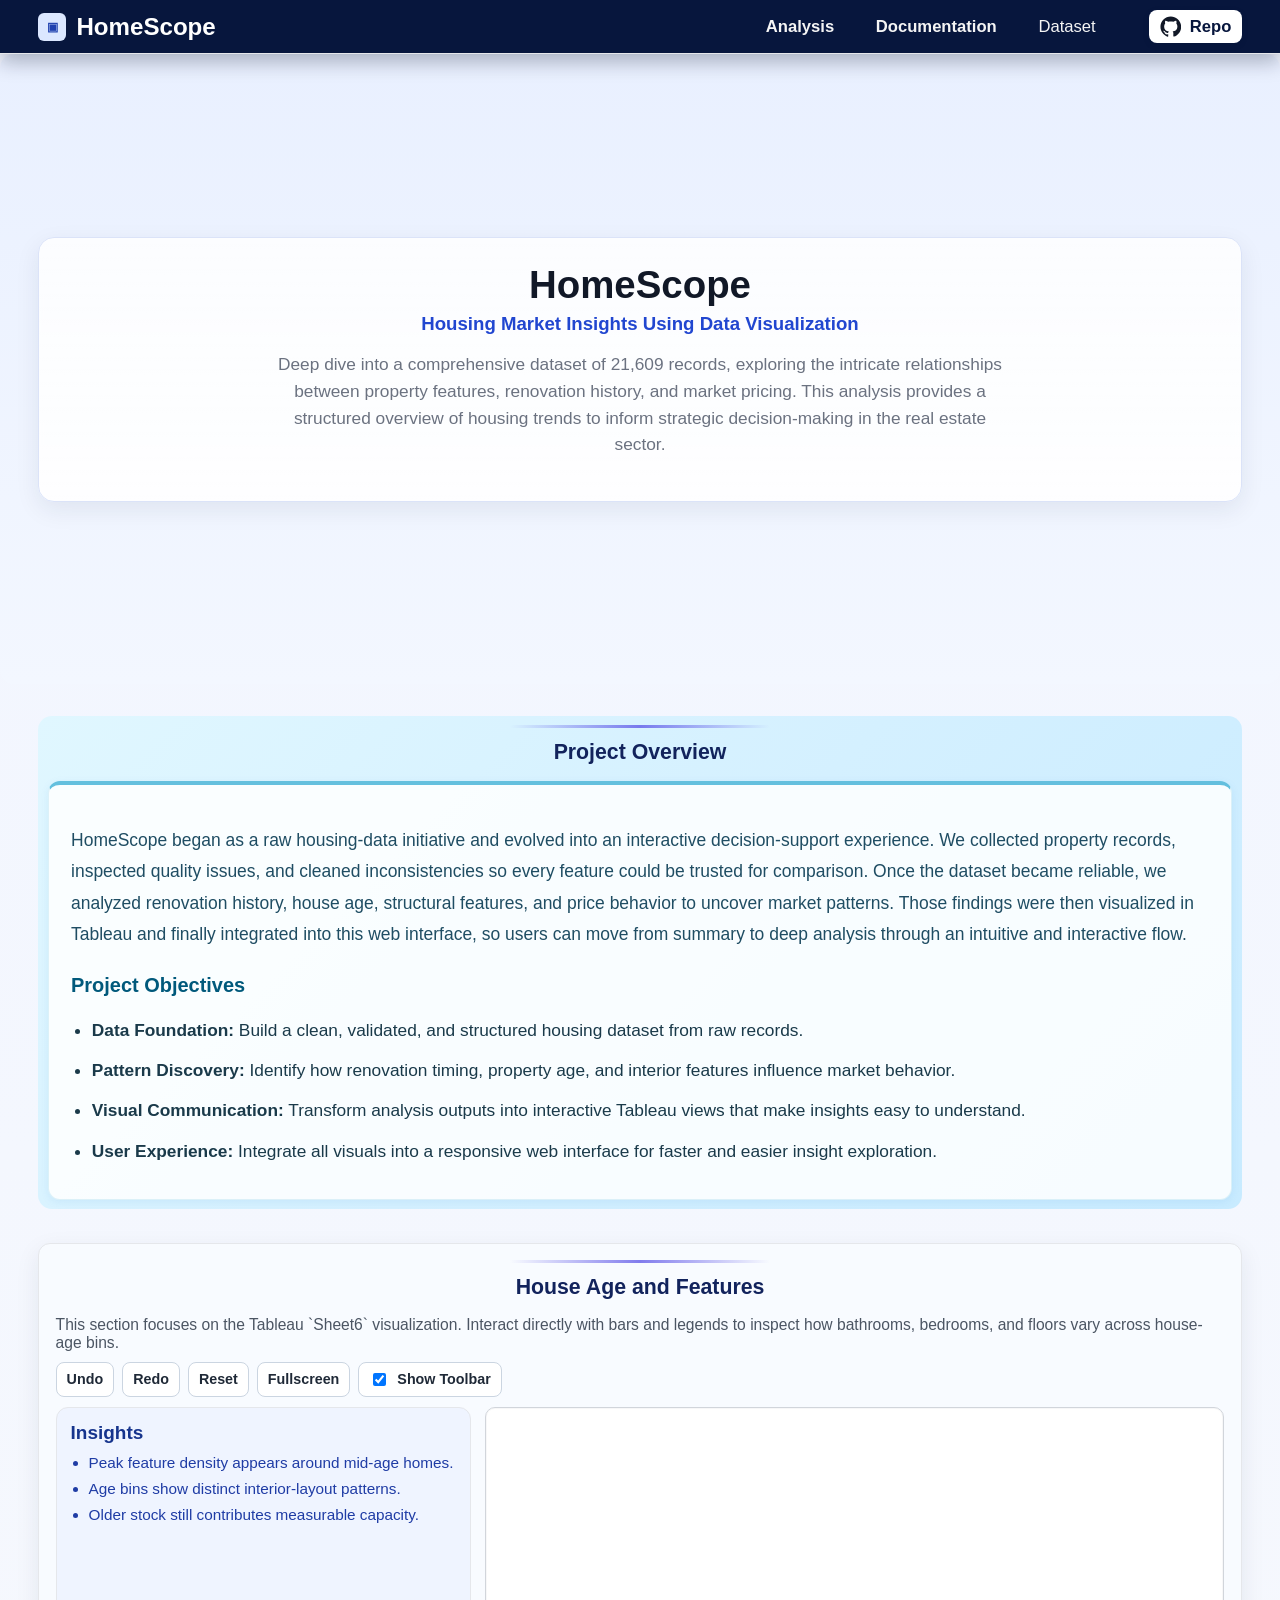
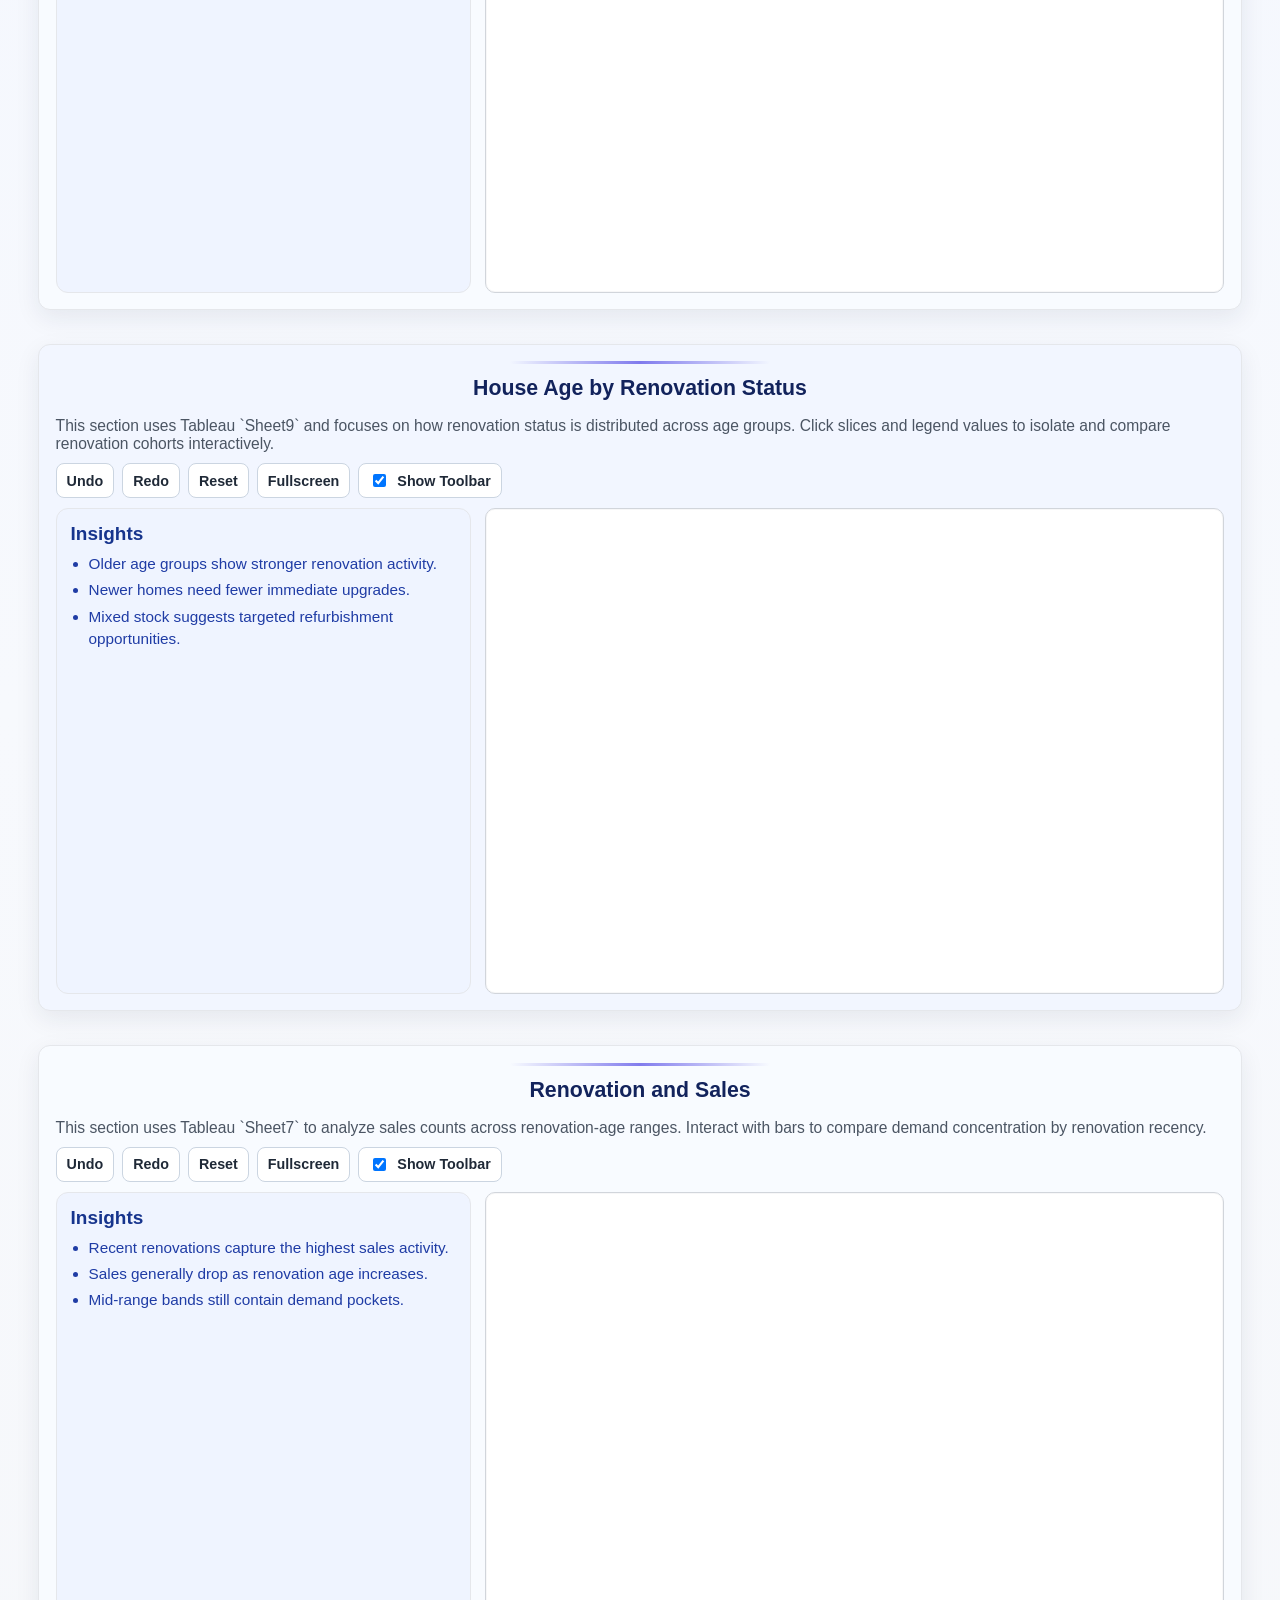
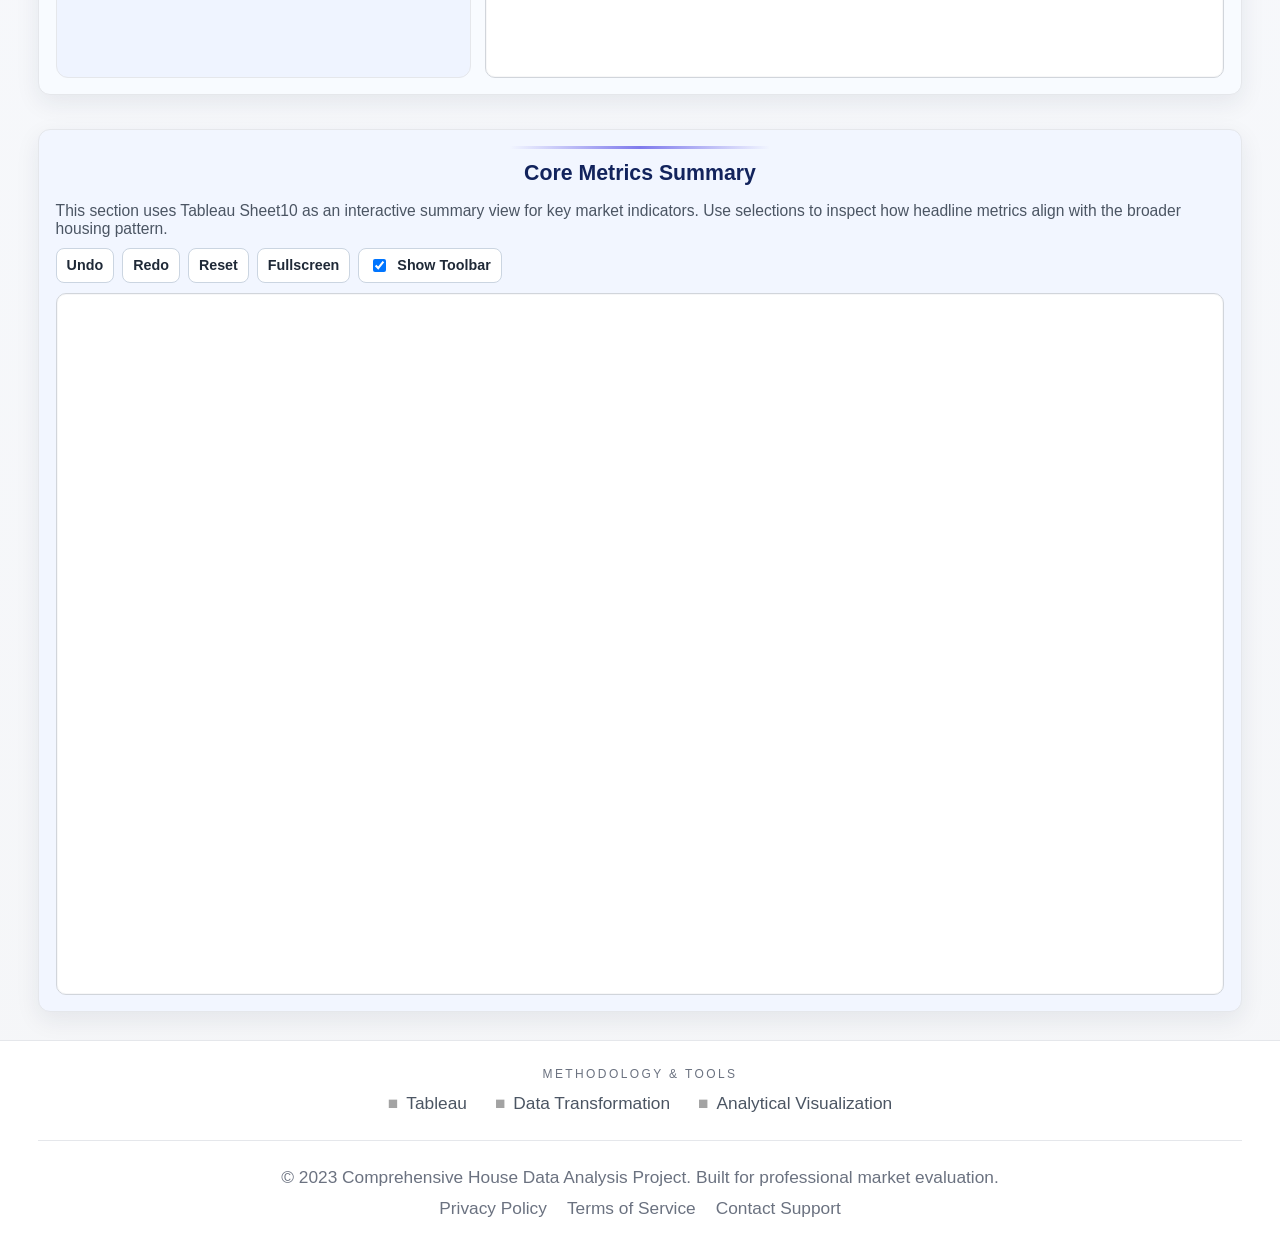
==== commit 49a113fe: "dataset & documentation" ====
--- a/web/templates/index.html
+++ b/web/templates/index.html
@@ -15,7 +15,8 @@
 			</div>
 			<nav class="nav-links" aria-label="Main navigation">
 				<a href="#dashboard">Analysis</a>
-				<a href="#project-overview">Project Overview</a>
+			<a href="https://github.com/Nova-022005/HomeScope/tree/main/docs" target="_blank" rel="noopener noreferrer">Documentation</a>
+			<button id="datasetBtn" class="nav-dataset-btn" aria-label="Download housing dataset">Dataset</button>
 				<a class="github-link" href="https://github.com/Nova-022005/HomeScope.git" target="_blank" rel="noopener noreferrer" aria-label="Open GitHub repository">
 					<svg class="github-icon" viewBox="0 0 24 24" aria-hidden="true" focusable="false">
 						<path d="M12 0.5C5.65 0.5 0.5 5.65 0.5 12c0 5.08 3.29 9.38 7.86 10.9c0.58 0.1 0.79-0.25 0.79-0.56c0-0.28-0.01-1.02-0.02-2c-3.2 0.7-3.88-1.54-3.88-1.54c-0.52-1.33-1.27-1.68-1.27-1.68c-1.04-0.71 0.08-0.7 0.08-0.7c1.15 0.08 1.75 1.18 1.75 1.18c1.02 1.75 2.67 1.24 3.32 0.95c0.1-0.74 0.4-1.24 0.72-1.53c-2.55-0.29-5.24-1.28-5.24-5.68c0-1.25 0.45-2.27 1.18-3.07c-0.12-0.29-0.51-1.46 0.11-3.05c0 0 0.97-0.31 3.17 1.17c0.92-0.26 1.9-0.39 2.88-0.4c0.98 0.01 1.96 0.13 2.88 0.4c2.2-1.49 3.17-1.17 3.17-1.17c0.63 1.59 0.23 2.76 0.11 3.05c0.73 0.8 1.18 1.82 1.18 3.07c0 4.41-2.69 5.39-5.26 5.67c0.41 0.36 0.78 1.06 0.78 2.14c0 1.55-0.01 2.79-0.01 3.17c0 0.31 0.21 0.67 0.8 0.56c4.56-1.52 7.85-5.82 7.85-10.9C23.5 5.65 18.35 0.5 12 0.5z" />
@@ -234,6 +235,45 @@
 		</div>
 	</footer>
 
+	<!-- Dataset Download Dialog -->
+	<div id="datasetModal" class="dataset-modal">
+		<div class="dataset-modal-content">
+			<div class="modal-header">
+				<h3>Download Housing Dataset</h3>
+				<button id="closeModalBtn" class="modal-close" aria-label="Close dialog">&times;</button>
+			</div>
+			<div class="modal-body">
+				<div class="dataset-info">
+					<div class="info-item">
+						<span class="info-label">Total Records:</span>
+						<span class="info-value">21,609 rows</span>
+					</div>
+					<div class="info-item">
+						<span class="info-label">Size:</span>
+						<span class="info-value">4.8 MB</span>
+					</div>
+					<div class="info-item">
+						<span class="info-label">tyle:</span>
+						<span class="info-value">.csv</span>
+					</div>
+					<div class="info-item">
+						<span class="info-label">content</span>
+						<span class="info-value">Housing_dataset</span>
+					</div>
+				</div>
+				<p class="modal-description">
+					This dataset contains comprehensive housing information including property characteristics, 
+					renovation details, and market pricing. Ready for analysis and visualization.
+				</p>
+			</div>
+			<div class="modal-footer">
+				<button id="cancelBtn" class="modal-btn modal-btn-cancel">Cancel</button>
+				<button id="downloadConfirmBtn" class="modal-btn modal-btn-download">📥 Download CSV</button>
+			</div>
+		</div>
+	</div>
+	<div id="modalBackdrop" class="modal-backdrop"></div>
+
 	<script type="module" src="../static/js/main.js"></script>
 </body>
 </html>
--- a/web/static/css/style.css
+++ b/web/static/css/style.css
@@ -632,3 +632,222 @@
 		min-height: clamp(22rem, 58vh, 34rem);
 	}
 }
+
+/* Dataset Nav Button and Modal Styles */
+.nav-dataset-btn {
+	background: none;
+	border: none;
+	text-decoration: none;
+	color: whitesmoke;
+	font-size: clamp(0.9rem, 0.24vw + 0.84rem, 1rem);
+	
+	padding: 0.34rem 0.62rem;
+	border-radius: 8px;
+	cursor: pointer;
+	font-family: inherit;
+	transition: all 0.2s ease;
+}
+
+.nav-dataset-btn:hover {
+	background: rgba(255, 255, 255, 0.15);
+	color: #ffffff;
+}
+
+.nav-dataset-btn:focus {
+	outline: 2px solid #ffffff;
+	outline-offset: 4px;
+}
+
+/* Modal Styles */
+.dataset-modal {
+	position: fixed;
+	top: 50%;
+	left: 50%;
+	transform: translate(-50%, -50%) scale(0.9);
+	background: white;
+	border-radius: 12px;
+	box-shadow: 0 10px 40px rgba(0, 0, 0, 0.2);
+	z-index: 1001;
+	opacity: 0;
+	pointer-events: none;
+	transition: opacity 0.3s ease, transform 0.3s ease;
+	max-width: 500px;
+	width: 90%;
+	max-height: 80vh;
+	overflow-y: auto;
+  
+}
+
+.dataset-modal.active {
+	opacity: 1;
+	pointer-events: auto;
+	transform: translate(-50%, -50%) scale(1);
+}
+
+.modal-backdrop {
+	position: fixed;
+	top: 0;
+	left: 0;
+	width: 100%;
+	height: 100%;
+	background: rgba(0, 0, 0, 0.4);
+	z-index: 1000;
+	opacity: 0;
+	pointer-events: none;
+	transition: opacity 0.3s ease;
+}
+
+.modal-backdrop.active {
+	opacity: 1;
+	pointer-events: auto;
+}
+
+.dataset-modal-content {
+	display: flex;
+	flex-direction: column;
+	height: 100%;
+}
+
+.modal-header {
+	display: flex;
+	justify-content: space-between;
+	align-items: center;
+	padding: 20px;
+	border-bottom: 1px solid #e5e7eb;
+	background: linear-gradient(135deg, #e0f7ff 0%, #d4f0ff 100%);
+}
+
+.modal-header h3 {
+	margin: 0;
+	font-size: 1.3rem;
+	color: #00597b;
+	font-weight: 600;
+}
+
+.modal-close {
+	background: none;
+	border: none;
+	font-size: 1.8rem;
+	cursor: pointer;
+	color: #6b7280;
+	padding: 0;
+	width: 32px;
+	height: 32px;
+	display: flex;
+	align-items: center;
+	justify-content: center;
+	border-radius: 6px;
+	transition: all 0.2s ease;
+}
+
+.modal-close:hover {
+	background: rgba(0, 0, 0, 0.05);
+	color: #000;
+}
+
+.modal-body {
+	padding: 20px;
+	flex: 1;
+}
+
+.dataset-info {
+	background: #f8fcfe;
+	border-radius: 8px;
+	padding: 15px;
+	margin-bottom: 16px;
+	border-left: 4px solid #0096c7;
+ 
+
+.info-item {
+	display: flex;
+	justify-content: space-between;
+	margin-bottom: 12px;
+	font-size: 0.95rem;
+	align-items: center;
+}
+
+.info-item:last-child {
+	margin-bottom: 0;
+}
+
+.info-label {
+	font-weight: 600;
+	color: #1a3a4a;
+}
+
+.info-value {
+	color: #4b7a7e;
+	text-align: right;
+	font-weight: 500;
+}
+
+.modal-description {
+	color: #4b5563;
+	line-height: 1.6;
+	font-size: 0.95rem;
+	margin: 0;
+}
+
+.modal-footer {
+	display: flex;
+	gap: 12px;
+	padding: 16px 20px;
+	border-top: 1px solid #e5e7eb;
+	background: #f9fafb;
+	border-radius: 0 0 12px 12px;
+}
+
+.modal-btn {
+	flex: 1;
+	padding: 10px 16px;
+	border: none;
+	border-radius: 8px;
+	font-size: 0.95rem;
+	font-weight: 600;
+	cursor: pointer;
+	transition: all 0.2s ease;
+}
+
+.modal-btn-cancel {
+	background: #e5e7eb;
+	color: #374151;
+}
+
+.modal-btn-cancel:hover {
+	background: #d1d5db;
+}
+
+.modal-btn-download {
+	background: linear-gradient(135deg, #0096c7 0%, #004d73 100%);
+	color: white;
+}
+
+.modal-btn-download:hover {
+	transform: translateY(-2px);
+	box-shadow: 0 4px 12px rgba(0, 96, 199, 0.3);
+}
+
+.modal-btn-download:active {
+	transform: translateY(0);
+}
+
+@media (max-width: 640px) {
+	.dataset-modal {
+		width: 95%;
+		max-width: 90vw;
+	}
+
+	.modal-header h3 {
+		font-size: 1.1rem;
+	}
+
+	.info-item {
+		flex-direction: column;
+		align-items: flex-start;
+	}
+
+	.info-value {
+		text-align: left;
+		margin-top: 4px;
+	}
+}
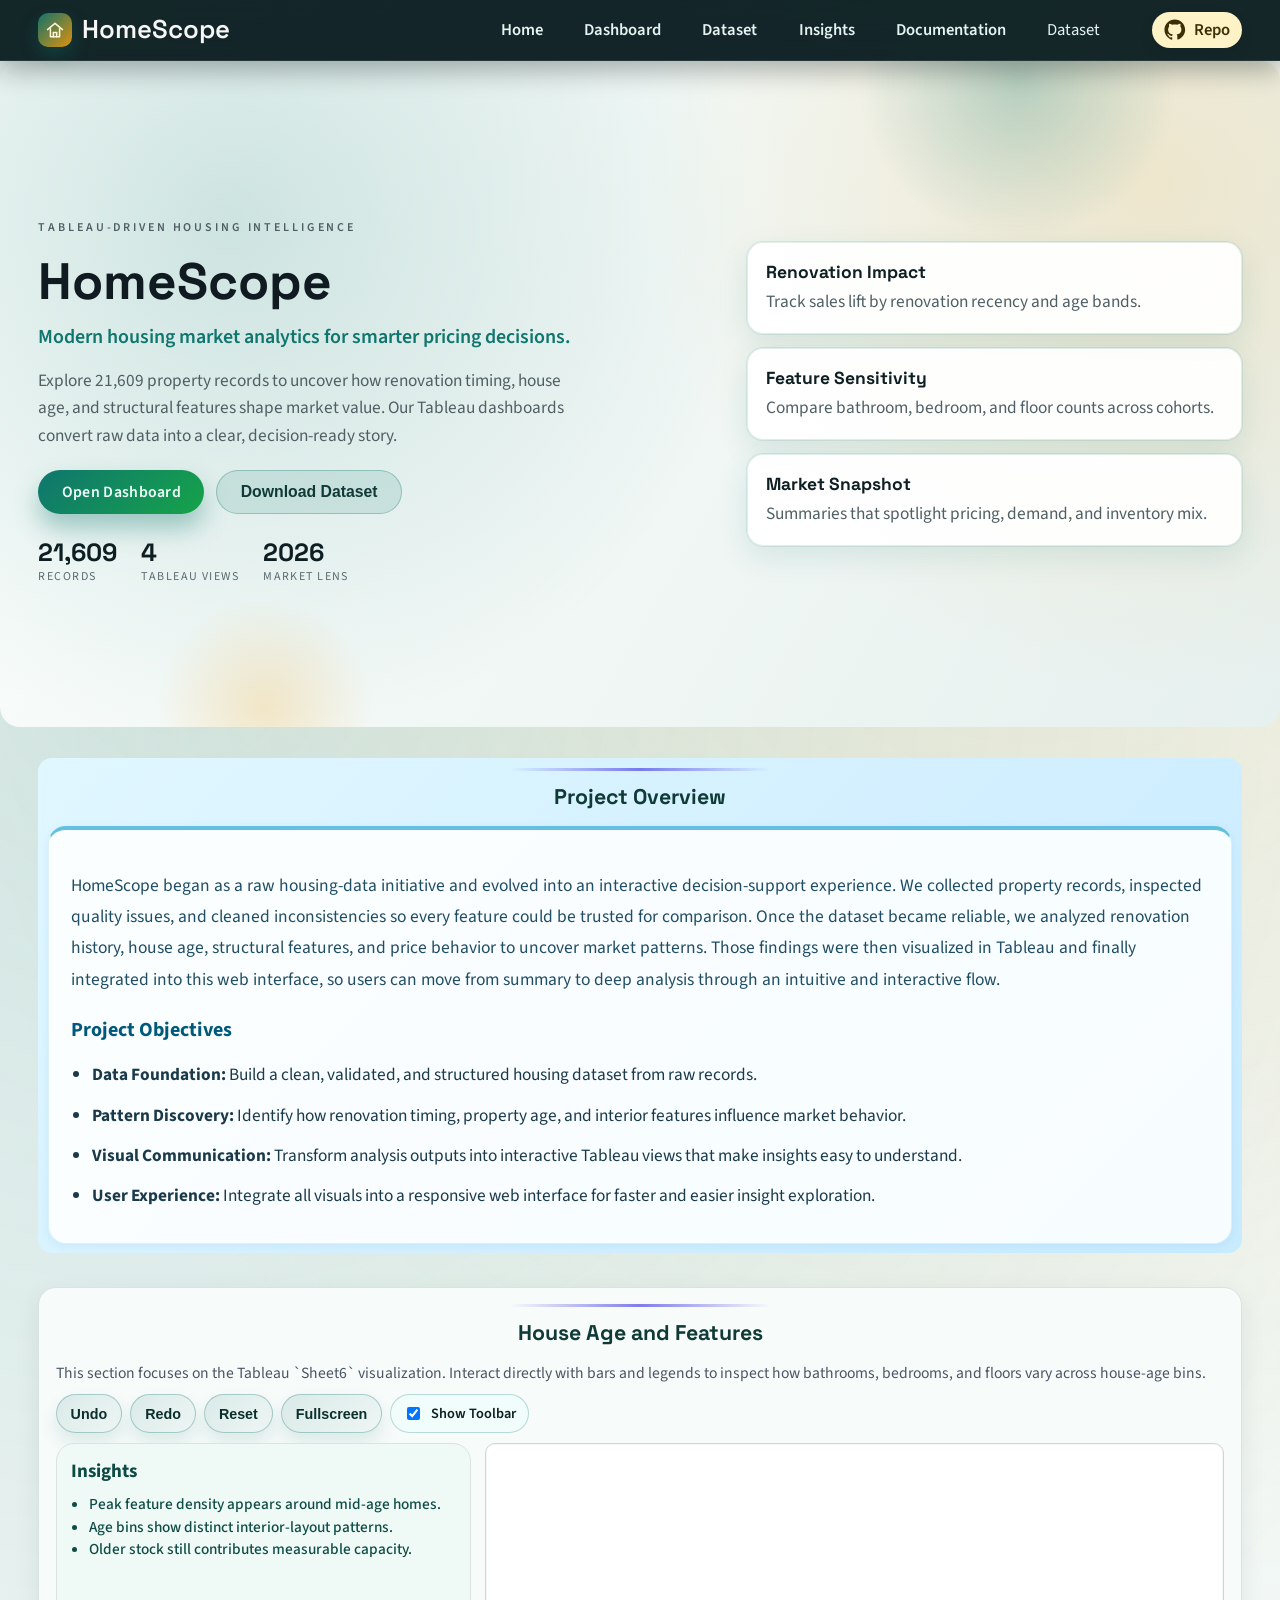
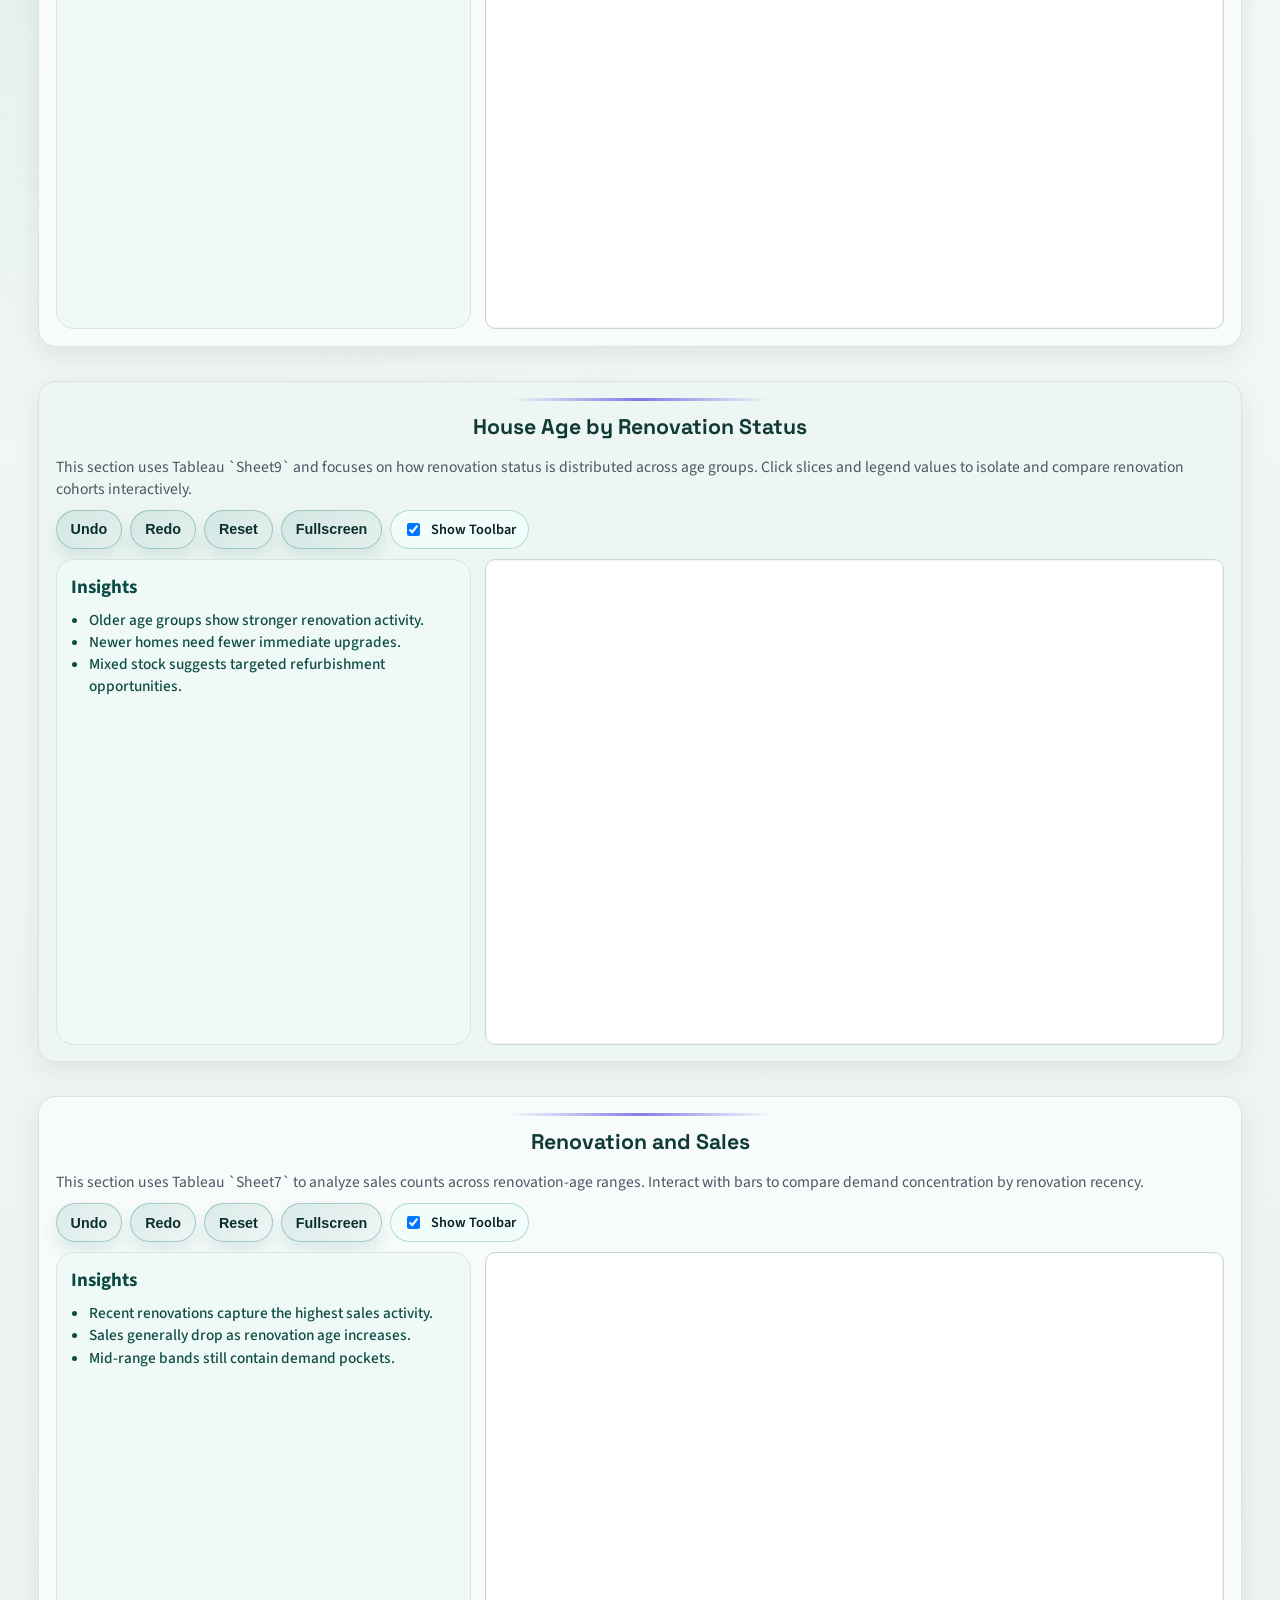
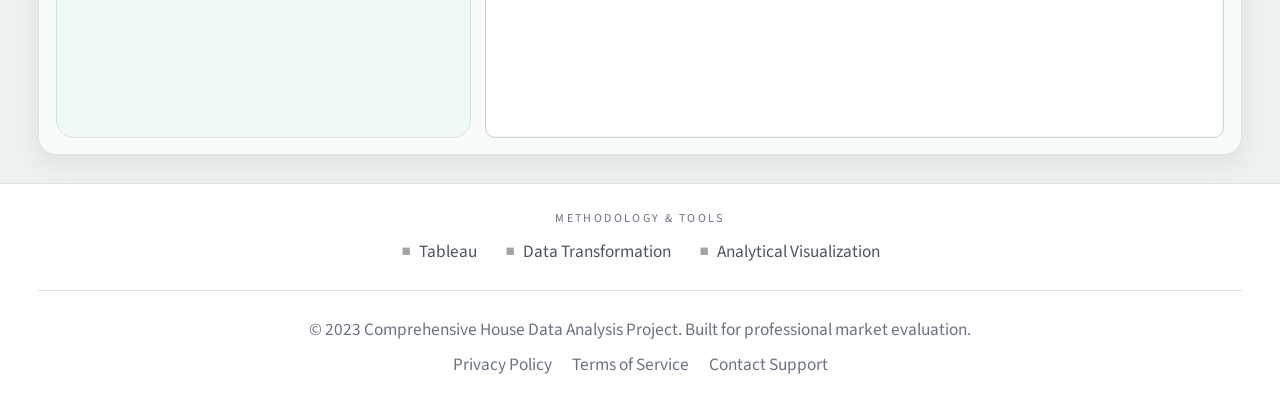
==== commit 6eca19f8: "Improve UI pages and dataset preview" ====
--- a/web/templates/index.html
+++ b/web/templates/index.html
@@ -1,25 +1,42 @@
 <!DOCTYPE html>
 <html lang="en">
+
 <head>
 	<meta charset="UTF-8" />
 	<meta name="viewport" content="width=device-width, initial-scale=1.0" />
 	<title>HomeScope | Housing Market Insights</title>
 	<link rel="stylesheet" href="../static/css/style.css" />
 </head>
+
 <body>
 	<header class="top-nav">
 		<div class="container nav-inner">
 			<div class="brand">
-				<span class="brand-icon">▣</span>
+				<span class="brand-icon" aria-hidden="true">
+					<svg viewBox="0 0 24 24" width="20" height="20" role="img" focusable="false">
+						<path d="M3 11.5L12 4l9 7.5" fill="none" stroke="currentColor" stroke-width="1.8"
+							stroke-linecap="round" stroke-linejoin="round" />
+						<path d="M6.5 10.5V20h11V10.5" fill="none" stroke="currentColor" stroke-width="1.8"
+							stroke-linecap="round" stroke-linejoin="round" />
+						<path d="M10 20v-5h4v5" fill="none" stroke="currentColor" stroke-width="1.8"
+							stroke-linecap="round" stroke-linejoin="round" />
+					</svg>
+				</span>
 				<span class="brand-text">HomeScope</span>
 			</div>
 			<nav class="nav-links" aria-label="Main navigation">
-				<a href="#dashboard">Analysis</a>
-			<a href="https://github.com/Nova-022005/HomeScope/tree/main/docs" target="_blank" rel="noopener noreferrer">Documentation</a>
-			<button id="datasetBtn" class="nav-dataset-btn" aria-label="Download housing dataset">Dataset</button>
-				<a class="github-link" href="https://github.com/Nova-022005/HomeScope.git" target="_blank" rel="noopener noreferrer" aria-label="Open GitHub repository">
+				<a href="#top" class="nav-link">Home</a>
+				<a href="dashboard.html" class="nav-link">Dashboard</a>
+				<a href="dataset.html" class="nav-link">Dataset</a>
+				<a href="#features" class="nav-link">Insights</a>
+				<a href="https://github.com/Nova-022005/HomeScope/tree/main/docs" target="_blank"
+					rel="noopener noreferrer" class="nav-link">Documentation</a>
+				<button id="datasetBtn" class="nav-dataset-btn" aria-label="Download housing dataset">Dataset</button>
+				<a class="github-link" href="https://github.com/Nova-022005/HomeScope.git" target="_blank"
+					rel="noopener noreferrer" aria-label="Open GitHub repository">
 					<svg class="github-icon" viewBox="0 0 24 24" aria-hidden="true" focusable="false">
-						<path d="M12 0.5C5.65 0.5 0.5 5.65 0.5 12c0 5.08 3.29 9.38 7.86 10.9c0.58 0.1 0.79-0.25 0.79-0.56c0-0.28-0.01-1.02-0.02-2c-3.2 0.7-3.88-1.54-3.88-1.54c-0.52-1.33-1.27-1.68-1.27-1.68c-1.04-0.71 0.08-0.7 0.08-0.7c1.15 0.08 1.75 1.18 1.75 1.18c1.02 1.75 2.67 1.24 3.32 0.95c0.1-0.74 0.4-1.24 0.72-1.53c-2.55-0.29-5.24-1.28-5.24-5.68c0-1.25 0.45-2.27 1.18-3.07c-0.12-0.29-0.51-1.46 0.11-3.05c0 0 0.97-0.31 3.17 1.17c0.92-0.26 1.9-0.39 2.88-0.4c0.98 0.01 1.96 0.13 2.88 0.4c2.2-1.49 3.17-1.17 3.17-1.17c0.63 1.59 0.23 2.76 0.11 3.05c0.73 0.8 1.18 1.82 1.18 3.07c0 4.41-2.69 5.39-5.26 5.67c0.41 0.36 0.78 1.06 0.78 2.14c0 1.55-0.01 2.79-0.01 3.17c0 0.31 0.21 0.67 0.8 0.56c4.56-1.52 7.85-5.82 7.85-10.9C23.5 5.65 18.35 0.5 12 0.5z" />
+						<path
+							d="M12 0.5C5.65 0.5 0.5 5.65 0.5 12c0 5.08 3.29 9.38 7.86 10.9c0.58 0.1 0.79-0.25 0.79-0.56c0-0.28-0.01-1.02-0.02-2c-3.2 0.7-3.88-1.54-3.88-1.54c-0.52-1.33-1.27-1.68-1.27-1.68c-1.04-0.71 0.08-0.7 0.08-0.7c1.15 0.08 1.75 1.18 1.75 1.18c1.02 1.75 2.67 1.24 3.32 0.95c0.1-0.74 0.4-1.24 0.72-1.53c-2.55-0.29-5.24-1.28-5.24-5.68c0-1.25 0.45-2.27 1.18-3.07c-0.12-0.29-0.51-1.46 0.11-3.05c0 0 0.97-0.31 3.17 1.17c0.92-0.26 1.9-0.39 2.88-0.4c0.98 0.01 1.96 0.13 2.88 0.4c2.2-1.49 3.17-1.17 3.17-1.17c0.63 1.59 0.23 2.76 0.11 3.05c0.73 0.8 1.18 1.82 1.18 3.07c0 4.41-2.69 5.39-5.26 5.67c0.41 0.36 0.78 1.06 0.78 2.14c0 1.55-0.01 2.79-0.01 3.17c0 0.31 0.21 0.67 0.8 0.56c4.56-1.52 7.85-5.82 7.85-10.9C23.5 5.65 18.35 0.5 12 0.5z" />
 					</svg>
 					<span>Repo</span>
 				</a>
@@ -27,17 +44,51 @@
 		</div>
 	</header>
 
-	<main>
+	<main id="top">
 		<section class="hero">
-			<div class="container">
-				<h1>HomeScope</h1>
-				<h2>Housing Market Insights Using Data Visualization</h2>
-				<p>
-					Deep dive into a comprehensive dataset of 21,609 records, exploring the intricate
-					relationships between property features, renovation history, and market pricing.
-					This analysis provides a structured overview of housing trends to inform strategic
-					decision-making in the real estate sector.
-				</p>
+			<div class="container hero-grid">
+				<div class="hero-copy">
+					<p class="hero-eyebrow">Tableau-driven housing intelligence</p>
+					<h1>HomeScope</h1>
+					<h2>Modern housing market analytics for smarter pricing decisions.</h2>
+					<p>
+						Explore 21,609 property records to uncover how renovation timing, house age,
+						and structural features shape market value. Our Tableau dashboards convert raw
+						data into a clear, decision-ready story.
+					</p>
+					<div class="hero-actions">
+						<a class="btn-primary" href="dashboard.html">Open Dashboard</a>
+						<button class="btn-ghost" type="button" id="datasetBtnHero">Download Dataset</button>
+					</div>
+					<div class="hero-stats">
+						<div>
+							<span class="stat-value">21,609</span>
+							<span class="stat-label">Records</span>
+						</div>
+						<div>
+							<span class="stat-value">4</span>
+							<span class="stat-label">Tableau Views</span>
+						</div>
+						<div>
+							<span class="stat-value">2026</span>
+							<span class="stat-label">Market Lens</span>
+						</div>
+					</div>
+				</div>
+				<div class="hero-visuals" aria-hidden="true">
+					<div class="feature-card">
+						<h3>Renovation Impact</h3>
+						<p>Track sales lift by renovation recency and age bands.</p>
+					</div>
+					<div class="feature-card">
+						<h3>Feature Sensitivity</h3>
+						<p>Compare bathroom, bedroom, and floor counts across cohorts.</p>
+					</div>
+					<div class="feature-card">
+						<h3>Market Snapshot</h3>
+						<p>Summaries that spotlight pricing, demand, and inventory mix.</p>
+					</div>
+				</div>
 			</div>
 		</section>
 
@@ -45,24 +96,32 @@
 			<h3 class="section-title">Project Overview</h3>
 			<div class="project-overview-card">
 				<p class="overview-lead">
-					HomeScope began as a raw housing-data initiative and evolved into an interactive decision-support experience.
-					We collected property records, inspected quality issues, and cleaned inconsistencies so every feature could be trusted for comparison.
-					Once the dataset became reliable, we analyzed renovation history, house age, structural features, and price behavior to uncover
-					market patterns. Those findings were then visualized in Tableau and finally integrated into this web interface, so users can move
+					HomeScope began as a raw housing-data initiative and evolved into an interactive decision-support
+					experience.
+					We collected property records, inspected quality issues, and cleaned inconsistencies so every
+					feature could be trusted for comparison.
+					Once the dataset became reliable, we analyzed renovation history, house age, structural features,
+					and price behavior to uncover
+					market patterns. Those findings were then visualized in Tableau and finally integrated into this web
+					interface, so users can move
 					from summary to deep analysis through an intuitive and interactive flow.
 				</p>
 
 				<h4>Project Objectives</h4>
 				<ul class="overview-objectives">
-					<li><strong>Data Foundation:</strong> Build a clean, validated, and structured housing dataset from raw records.</li>
-					<li><strong>Pattern Discovery:</strong> Identify how renovation timing, property age, and interior features influence market behavior.</li>
-					<li><strong>Visual Communication:</strong> Transform analysis outputs into interactive Tableau views that make insights easy to understand.</li>
-					<li><strong>User Experience:</strong> Integrate all visuals into a responsive web interface for faster and easier insight exploration.</li>
+					<li><strong>Data Foundation:</strong> Build a clean, validated, and structured housing dataset from
+						raw records.</li>
+					<li><strong>Pattern Discovery:</strong> Identify how renovation timing, property age, and interior
+						features influence market behavior.</li>
+					<li><strong>Visual Communication:</strong> Transform analysis outputs into interactive Tableau views
+						that make insights easy to understand.</li>
+					<li><strong>User Experience:</strong> Integrate all visuals into a responsive web interface for
+						faster and easier insight exploration.</li>
 				</ul>
 			</div>
 		</section>
 
-		<section class="container interactive-panel" id="dashboard" aria-label="Interactive Tableau sheet section">
+		<section class="container interactive-panel" id="features" aria-label="Interactive Tableau sheet section">
 			<h3 class="section-title">House Age and Features</h3>
 			<p class="interactive-subtext">
 				This section focuses on the Tableau `Sheet6` visualization. Interact directly with bars and legends
@@ -86,17 +145,15 @@
 						<li>Peak feature density appears around mid-age homes.</li>
 						<li>Age bins show distinct interior-layout patterns.</li>
 						<li>Older stock still contributes measurable capacity.</li>
-          </ul>
+					</ul>
 				</aside>
 
 				<div id="tableauMount" class="tableau-mount" aria-live="polite">
 					<noscript>
 						<a href="https://public.tableau.com/views/completeskillwalletproject_17735011013020/Sheet6">
-							<img
-								alt="House Age Distribution by Number of Bathrooms, Bedrooms, and Floors"
+							<img alt="House Age Distribution by Number of Bathrooms, Bedrooms, and Floors"
 								src="https://public.tableau.com/static/images/co/completeskillwalletproject_17735011013020/Sheet6/1_rss.png"
-								style="border: none"
-							/>
+								style="border: none" />
 						</a>
 					</noscript>
 				</div>
@@ -106,7 +163,8 @@
 		<section class="container interactive-panel" aria-label="Interactive renovation status section">
 			<h3 class="section-title"> House Age by Renovation Status</h3>
 			<p class="interactive-subtext">
-				This section uses Tableau `Sheet9` and focuses on how renovation status is distributed across age groups.
+				This section uses Tableau `Sheet9` and focuses on how renovation status is distributed across age
+				groups.
 				Click slices and legend values to isolate and compare renovation cohorts interactively.
 			</p>
 			<div class="viz-controls" role="group" aria-label="Tableau controls for renovation view">
@@ -133,11 +191,9 @@
 				<div id="tableauMountRenovation" class="tableau-mount" aria-live="polite">
 					<noscript>
 						<a href="https://public.tableau.com/views/completeskillwalletproject_17735011013020/Sheet9">
-							<img
-								alt="Distribution of House Age by Renovation Status"
+							<img alt="Distribution of House Age by Renovation Status"
 								src="https://public.tableau.com/static/images/co/completeskillwalletproject_17735011013020/Sheet9/1_rss.png"
-								style="border: none"
-							/>
+								style="border: none" />
 						</a>
 					</noscript>
 				</div>
@@ -168,52 +224,22 @@
 						<li>Recent renovations capture the highest sales activity.</li>
 						<li>Sales generally drop as renovation age increases.</li>
 						<li>Mid-range bands still contain demand pockets.</li>
-          </ul>
+					</ul>
 				</aside>
 
 				<div id="tableauMountSales" class="tableau-mount" aria-live="polite">
 					<noscript>
 						<a href="https://public.tableau.com/views/completeskillwalletproject_17735011013020/Sheet7">
-							<img
-								alt="Total Sales By Years Since Renovation"
+							<img alt="Total Sales By Years Since Renovation"
 								src="https://public.tableau.com/static/images/co/completeskillwalletproject_17735011013020/Sheet7/1_rss.png"
-								style="border: none"
-							/>
+								style="border: none" />
 						</a>
 					</noscript>
 				</div>
 			</div>
 		</section>
 
-		<section class="container interactive-panel interactive-panel--summary" aria-label="Interactive metrics summary section">
-			<h3 class="section-title">Core Metrics Summary</h3>
-			<p class="interactive-subtext">
-				This section uses Tableau Sheet10 as an interactive summary view for key market indicators.
-				Use selections to inspect how headline metrics align with the broader housing pattern.
-			</p>
-			<div class="viz-controls" role="group" aria-label="Tableau controls for summary view">
-				<button id="undoBtn4" type="button">Undo</button>
-				<button id="redoBtn4" type="button">Redo</button>
-				<button id="resetBtn4" type="button">Reset</button>
-				<button id="fullscreenBtn4" type="button">Fullscreen</button>
-				<label class="toolbar-toggle" for="toolbarToggle4">
-					<input id="toolbarToggle4" type="checkbox" checked />
-					Show Toolbar
-				</label>
-			</div>
-
-			<div id="tableauMountSummary" class="tableau-mount tableau-mount--summary" aria-live="polite">
-				<noscript>
-					<a href="https://public.tableau.com/views/completeskillwalletproject_17735011013020/Sheet10">
-						<img
-							alt="Core metrics summary visualization"
-							src="https://public.tableau.com/static/images/co/completeskillwalletproject_17735011013020/Sheet10/1_rss.png"
-							style="border: none"
-						/>
-					</a>
-				</noscript>
-			</div>
-		</section>
+
 	</main>
 
 	<footer id="documentation">
@@ -262,7 +288,7 @@
 					</div>
 				</div>
 				<p class="modal-description">
-					This dataset contains comprehensive housing information including property characteristics, 
+					This dataset contains comprehensive housing information including property characteristics,
 					renovation details, and market pricing. Ready for analysis and visualization.
 				</p>
 			</div>
@@ -276,4 +302,5 @@
 
 	<script type="module" src="../static/js/main.js"></script>
 </body>
-</html>
+
+</html>
--- a/web/static/css/style.css
+++ b/web/static/css/style.css
@@ -1,14 +1,19 @@
+@import url("https://fonts.googleapis.com/css2?family=Space+Grotesk:wght@400;500;600;700&family=Source+Sans+3:wght@400;500;600&display=swap");
+
 :root {
-	--bg: #f5f6f8;
+	--bg: #edf4f2;
 	--surface: #ffffff;
-	--surface-soft: #eef2ff;
-	--text: #1f2937;
-	--muted: #6b7280;
-	--line: #e5e7eb;
-	--accent: #2146d0;
-	--summary-bg: #07163d;
-	--radius: 12px;
-	--shadow: 0 6px 18px rgba(15, 23, 42, 0.08);
+	--surface-soft: #f2f7f6;
+	--text: #0d1f23;
+	--muted: #4f5f64;
+	--line: #d9e3e0;
+	--accent: #0f766e;
+	--accent-strong: #0b3a35;
+	--accent-warm: #f59e0b;
+	--summary-bg: #0a1f24;
+	--radius: 18px;
+	--shadow: 0 14px 30px rgba(8, 24, 26, 0.14);
+	--glow: 0 0 0 1px rgba(15, 118, 110, 0.1), 0 10px 30px rgba(15, 118, 110, 0.12);
 }
 
 * {
@@ -19,9 +24,11 @@
 body {
 	margin: 0;
 	padding: 0;
-	background: linear-gradient(180deg, #f1f5ff 0%, #f7f9fd 52%, #f5f6f8 100%);
+	background: radial-gradient(circle at 14% 18%, rgba(15, 118, 110, 0.16), transparent 45%),
+		radial-gradient(circle at 80% 14%, rgba(245, 158, 11, 0.12), transparent 35%),
+		linear-gradient(180deg, #f6fbf9 0%, #f1f7f5 50%, #ebf1ef 100%);
 	color: var(--text);
-	font-family: "Segoe UI", Roboto, Arial, sans-serif;
+	font-family: "Source Sans 3", "Segoe UI", Arial, sans-serif;
 	font-size: clamp(0.95rem, 0.2vw + 0.9rem, 1.04rem);
 }
 
@@ -34,14 +41,15 @@
 	position: sticky;
 	top: 0;
 	z-index: 100;
-	background: var(--surface);
-	border-bottom: 1px solid var(--line);
-	background-color: #07163d;
-	box-shadow: 0 8px 20px rgba(2, 12, 32, 0.28);
+	background: rgba(8, 27, 30, 0.95);
+	border-bottom: 1px solid rgba(255, 255, 255, 0.08);
+	backdrop-filter: blur(10px);
+	box-shadow: 0 10px 26px rgba(4, 15, 18, 0.3);
 }
 
 .nav-inner {
-	height: clamp(3.2rem, 4.5vh, 3.9rem);
+	height: clamp(3.6rem, 5.2vh, 4.3rem);
+	padding: 6px 0;
 	display: flex;
 	align-items: center;
 	justify-content: space-between;
@@ -52,153 +60,267 @@
 	gap: 10px;
 	align-items: center;
 	font-weight: 600;
-	font-size: clamp(1.18rem, 0.8vw + 0.95rem, 1.45rem);
-  color: white;
+	font-size: clamp(1.2rem, 0.8vw + 1rem, 1.55rem);
+	color: #f6f6f6;
+	font-family: "Space Grotesk", "Source Sans 3", sans-serif;
 }
 
 .brand-icon {
-	width: 28px;
-	height: 28px;
+	width: 34px;
+	height: 34px;
 	display: grid;
 	place-items: center;
-	border-radius: 6px;
-	background: #dbe7ff;
-	color: #1e40af;
-	font-size: 12px;
+	border-radius: 10px;
+	background: linear-gradient(135deg, rgba(15, 118, 110, 0.95), rgba(245, 158, 11, 0.9));
+	color: #fdf6d9;
+	box-shadow: 0 8px 18px rgba(15, 118, 110, 0.3);
+}
+
+.brand-icon svg {
+	width: 20px;
+	height: 20px;
 }
 
 .nav-links {
 	display: flex;
-	gap: 21px;
+	gap: 18px;
 	align-items: center;
 }
 
 .nav-links a {
 	text-decoration: none;
-	color: #374151;
+	color: #e5f3f2;
 	font-size: clamp(0.9rem, 0.24vw + 0.84rem, 1rem);
 	font-weight: 600;
-	padding: 0.34rem 0.62rem;
-	border-radius: 8px;
-	color: whitesmoke;
+	padding: 0.38rem 0.7rem;
+	border-radius: 999px;
+	transition: all 0.2s ease;
 }
 
 .nav-links a:not(.github-link):hover {
-	background: rgba(255, 255, 255, 0.15);
-	color: #ffffff;
+	background: rgba(255, 255, 255, 0.12);
+	color: #fef3c7;
 }
 
 .github-link {
 	display: inline-flex;
 	align-items: center;
 	gap: 0.5rem;
-	background: #ffffff;
-	padding: 0.5rem 0.75rem;
-	box-shadow: 0 2px 8px rgba(15, 23, 42, 0.06);
-	color: #07163d;
+	background: #fef3c7;
+	padding: 0.5rem 0.9rem;
+	box-shadow: 0 6px 14px rgba(0, 0, 0, 0.1);
+	color: #3b2f07;
 	margin-left: 1.35rem;
+	border-radius: 999px;
 }
 
 .github-link span {
-	color: #07163d;
+	color: #3b2f07;
 }
 
 .github-icon {
 	width: 1.3rem;
 	height: 1.3rem;
-	fill: #111827;
+	fill: #3b2f07;
+}
+
+.nav-dataset-btn {
+	background: none;
+	border: none;
+	text-decoration: none;
+	color: #e5f3f2;
+	font-size: clamp(0.9rem, 0.24vw + 0.84rem, 1rem);
+	padding: 0.38rem 0.7rem;
+	border-radius: 999px;
+	cursor: pointer;
+	font-family: inherit;
+	transition: all 0.2s ease;
+}
+
+.nav-dataset-btn:hover {
+	background: rgba(255, 255, 255, 0.12);
+	color: #fef3c7;
 }
 
 .hero {
-	min-height: 70vh;
-	display: flex;
-	align-items: center;
-	padding: clamp(1.5rem, 3vh, 2.5rem) 0;
+	min-height: 74vh;
+	display: flex;
+	align-items: center;
+	padding: clamp(1.2rem, 3.5vh, 3rem) 0;
 	position: relative;
-	background: linear-gradient(180deg, #e9f0ff 0%, #f3f7ff 100%);
-	border-radius: 14px;
-}
-
-.hero .container {
-	text-align: center;
-	max-width: 74rem;
-	background: linear-gradient(180deg, rgba(255, 255, 255, 0.82), rgba(255, 255, 255, 0.9));
-	backdrop-filter: blur(3px);
-	border: 1px solid #dbe3f8;
-	border-radius: 16px;
-	padding: clamp(1.2rem, 2.8vh, 2.2rem);
-	box-shadow: 0 8px 24px rgba(30, 41, 59, 0.08);
-}
-
-.hero h1 {
-	margin: 0 0 6px;
-	font-size: clamp(2.05rem, 3vw, 2.9rem);
-	color: #111827;
-}
-
-.hero h2 {
-	margin: 0;
-	font-size: clamp(1.12rem, 1.3vw, 1.55rem);
+	background: radial-gradient(circle at 18% 24%, rgba(15, 118, 110, 0.18), transparent 45%),
+		radial-gradient(circle at 90% 18%, rgba(245, 158, 11, 0.16), transparent 40%),
+		linear-gradient(120deg, #f9fdfb 10%, #eff6f4 60%, #e6f0ee 100%);
+	border-radius: 20px;
+	overflow: hidden;
+}
+
+.hero::before {
+	content: "";
+	position: absolute;
+	width: 320px;
+	height: 320px;
+	background: radial-gradient(circle, rgba(15, 118, 110, 0.25), transparent 70%);
+	top: -140px;
+	right: 8%;
+	filter: blur(2px);
+}
+
+.hero::after {
+	content: "";
+	position: absolute;
+	width: 220px;
+	height: 220px;
+	background: radial-gradient(circle, rgba(245, 158, 11, 0.2), transparent 70%);
+	bottom: -90px;
+	left: 12%;
+}
+
+.hero-grid {
+	display: grid;
+	grid-template-columns: minmax(0, 1.15fr) minmax(0, 0.85fr);
+	gap: clamp(1.6rem, 3vw, 3rem);
+	align-items: center;
+	position: relative;
+	z-index: 1;
+}
+
+.hero-copy h1 {
+	margin: 0 0 0.5rem;
+	font-size: clamp(2.6rem, 4vw, 3.6rem);
+	color: #0f1b21;
+	font-family: "Space Grotesk", "Source Sans 3", sans-serif;
+}
+
+.hero-copy h2 {
+	margin: 0;
+	font-size: clamp(1.2rem, 1.5vw, 1.7rem);
 	color: var(--accent);
 	font-weight: 600;
 }
 
-.hero p {
+.hero-copy p {
 	margin-top: 16px;
-	max-width: 740px;
+	max-width: 540px;
 	color: var(--muted);
-	line-height: 1.55;
-	margin-left: auto;
-	margin-right: auto;
-}
-
-.stats-overview {
-	padding: 8px 0 16px;
-}
-
-.overview-grid {
+	line-height: 1.6;
+}
+
+.hero-eyebrow {
+	text-transform: uppercase;
+	letter-spacing: 0.24em;
+	font-size: 0.72rem;
+	font-weight: 600;
+	color: #1a3f3a;
+	margin: 0 0 12px;
+}
+
+.hero-actions {
+	margin-top: 20px;
+	display: flex;
+	gap: 12px;
+	flex-wrap: wrap;
+}
+
+.btn-primary,
+.btn-ghost {
+	border-radius: 999px;
+	padding: 0.68rem 1.4rem;
+	font-weight: 600;
+	font-size: 0.95rem;
+	border: none;
+	cursor: pointer;
+	text-decoration: none;
+	display: inline-flex;
+	align-items: center;
+	justify-content: center;
+	transition: transform 0.2s ease, box-shadow 0.2s ease, background 0.2s ease;
+}
+
+.btn-primary {
+	background: linear-gradient(135deg, #0f766e 0%, #16a34a 100%);
+	color: #f0fffb;
+	box-shadow: 0 14px 24px rgba(15, 118, 110, 0.35);
+	letter-spacing: 0.02em;
+}
+
+.btn-primary:hover {
+	transform: translateY(-2px);
+	background: linear-gradient(135deg, #0f8b82 0%, #1db861 100%);
+}
+
+.btn-ghost {
+	background: rgba(15, 118, 110, 0.12);
+	color: #0f3a36;
+	border: 1px solid rgba(15, 118, 110, 0.3);
+}
+
+.btn-ghost:hover {
+	transform: translateY(-2px);
+	background: rgba(15, 118, 110, 0.2);
+}
+
+.hero-stats {
+	margin-top: 22px;
+	display: flex;
+	gap: 24px;
+	flex-wrap: wrap;
+}
+
+.hero-stats .stat-value {
+	font-size: 1.5rem;
+	font-weight: 700;
+	font-family: "Space Grotesk", "Source Sans 3", sans-serif;
+}
+
+.hero-stats .stat-label {
+	display: block;
+	font-size: 0.72rem;
+	text-transform: uppercase;
+	letter-spacing: 0.12em;
+	color: #5b6b70;
+}
+
+.hero-visuals {
 	display: grid;
-	grid-template-columns: repeat(3, minmax(0, 1fr));
 	gap: 14px;
 }
 
-.stat-card,
-.dataset-overview {
-	background: var(--surface);
-	border: 1px solid var(--line);
-	border-radius: var(--radius);
+.feature-card {
+	background: rgba(255, 255, 255, 0.92);
+	border-radius: 16px;
+	border: 1px solid rgba(15, 118, 110, 0.12);
 	padding: 18px;
+	box-shadow: var(--glow);
+}
+
+.feature-card h3 {
+	margin: 0 0 6px;
+	font-size: 1.05rem;
+	font-family: "Space Grotesk", "Source Sans 3", sans-serif;
+}
+
+.feature-card p {
+	margin: 0;
+	color: var(--muted);
+	line-height: 1.5;
+}
+
+.section-title {
+	margin: 0 0 16px;
+	font-size: clamp(1.28rem, 1.5vw, 1.85rem);
 	text-align: center;
-}
-
-.stat-icon {
-	width: 24px;
-	height: 24px;
-	display: grid;
-	place-items: center;
-	border-radius: 6px;
-	background: #eef2ff;
-	font-size: 14px;
-	margin: 0 auto;
-}
-
-.stat-label {
-	margin: 14px 0 8px;
-	text-transform: uppercase;
-	font-size: 11px;
-	letter-spacing: 0.08em;
-	color: #4b5563;
-}
-
-.stat-value {
-	margin: 0;
-	font-size: clamp(1.8rem, 2.3vw, 2.6rem);
-	font-weight: 700;
-}
-
-.stat-value span {
-	font-size: 0.9rem;
-	color: #4b5563;
+	color: #0f3a36;
+	font-family: "Space Grotesk", "Source Sans 3", sans-serif;
+}
+
+.section-title::before {
+	content: "";
+	display: block;
+	width: min(30vw, 260px);
+	height: 3px;
+	margin: 0 auto 12px;
+	background: linear-gradient(90deg, rgba(79, 70, 229, 0), rgba(79, 70, 229, 0.7), rgba(79, 70, 229, 0));
 }
 
 .project-overview {
@@ -241,193 +363,27 @@
 	color: #1a3a4a;
 }
 
-.project-overview-card p + p {
-	margin-top: 0.9rem;
-}
-
-.dataset-overview h3 {
-	margin: 0 0 8px;
-}
-
-.dataset-overview p {
-	margin: 0;
-	color: var(--muted);
-	line-height: 1.5;
-}
-
-.analysis-block {
-	margin-top: clamp(1.6rem, 3.5vh, 2.6rem);
-}
-
-.section-title {
-	margin: 0 0 16px;
-	font-size: clamp(1.28rem, 1.5vw, 1.85rem);
-	text-align: center;
-	color: #12235c;
-}
-
-.section-title::before {
-	content: "";
-	display: block;
-	width: min(30vw, 260px);
-	height: 3px;
-	margin: 0 auto 12px;
-	background: linear-gradient(90deg, rgba(79, 70, 229, 0), rgba(79, 70, 229, 0.7), rgba(79, 70, 229, 0));
-}
-
 .analysis-grid {
 	display: grid;
 	grid-template-columns: minmax(210px, 0.72fr) minmax(420px, 1.28fr);
 	gap: 14px;
 }
 
-.viz-preview-card,
-.observations-card,
-.split-image,
-.split-text,
-.large-viz-card,
-.interactive-panel {
-	background: var(--surface);
-	border: 1px solid var(--line);
-	border-radius: var(--radius);
-}
-
-.viz-preview-card,
-.split-image {
-	padding: 10px;
-}
-
-.viz-preview-card img,
-.split-image img,
-.large-viz-card img {
-	width: 100%;
-	display: block;
-	border-radius: 8px;
-	border: 1px solid #d1d5db;
-}
-
-.observations-card {
-	padding: 14px;
-	background: #eff4ff;
-}
-
-.observations-card h4 {
-	margin: 0 0 8px;
-	color: #16348d;
-	font-size: clamp(0.96rem, 0.42vw + 0.88rem, 1.14rem);
-}
-
-.observations-card ol,
-.observations-card ul {
-	margin: 0;
-	padding-left: 18px;
-	color: #1f3ca5;
-	line-height: 1.45;
-	font-size: 0.92rem;
-	font-weight: 500;
-}
-
-.observations-card li {
-	margin-bottom: 4px;
-}
-
-.split-block {
-	display: grid;
-	grid-template-columns: 1fr 1.4fr;
-	gap: 16px;
-}
-
-.split-text {
-	padding: 20px;
-}
-
-.split-text p {
-	margin-top: 0;
-	color: var(--muted);
-	line-height: 1.65;
-}
-
-.split-text ul {
-	margin: 18px 0 0;
-	padding: 0;
-	list-style: none;
-	display: grid;
-	gap: 10px;
-}
-
-.split-text li {
-	padding: 12px 14px;
-	border-radius: 8px;
-	border: 1px solid #e5e7eb;
-	background: #f8fafc;
-}
-
-.split-text li::before {
-	content: "●";
-	color: #3b82f6;
-	margin-right: 10px;
-}
-
-.large-viz-card {
-	padding: 14px;
-}
-
-.large-viz-card p {
-	margin: 14px 4px 4px;
-	color: #4b5563;
-	font-style: italic;
-	text-align: center;
-}
-
-.summary-panel {
-	margin-top: 28px;
-	background: var(--summary-bg);
-	color: #e5ecff;
-	border-radius: var(--radius);
-	box-shadow: var(--shadow);
-	padding: 28px;
-}
-
-.summary-panel h3 {
-	margin: 0 0 18px;
-	text-align: center;
-	font-size: clamp(1.7rem, 2.6vw, 2.5rem);
-}
-
-.summary-grid {
-	display: grid;
-	grid-template-columns: repeat(3, minmax(0, 1fr));
-	gap: 20px;
-}
-
-.summary-grid h4 {
-	margin: 0 0 10px;
-	font-size: 1.05rem;
-}
-
-.summary-grid h4::before {
-	content: "\2014\00A0";
-	color: #93c5fd;
-}
-
-.summary-grid p {
-	margin: 0;
-	line-height: 1.65;
-	color: #d2dbf7;
-}
-
 .interactive-panel {
 	margin-top: 34px;
 	padding: clamp(0.85rem, 1.8vh, 1.2rem);
 	box-shadow: 0 8px 24px rgba(30, 41, 59, 0.08);
+	background: var(--surface);
+	border: 1px solid var(--line);
+	border-radius: var(--radius);
 }
 
 .interactive-panel:nth-of-type(odd) {
-	background: #f8fbff;
+	background: #f7fbfa;
 }
 
 .interactive-panel:nth-of-type(even) {
-	background: #f2f6ff;
+	background: #eef6f3;
 }
 
 .interactive-subtext {
@@ -444,55 +400,296 @@
 }
 
 .viz-controls button {
-	border: 1px solid #cbd5e1;
-	background: #ffffff;
-	color: #1f2937;
-	padding: 7px 10px;
-	border-radius: 8px;
+	border: 1px solid rgba(15, 118, 110, 0.3);
+	background: linear-gradient(135deg, rgba(15, 118, 110, 0.12), rgba(15, 118, 110, 0.04));
+	color: #0b2f2c;
+	padding: 8px 14px;
+	border-radius: 999px;
 	font-weight: 600;
 	font-size: 0.86rem;
 	cursor: pointer;
+	box-shadow: 0 10px 18px rgba(15, 118, 110, 0.12);
+	transition: transform 0.2s ease, box-shadow 0.2s ease, background 0.2s ease;
 }
 
 .viz-controls button:hover {
-	background: #eff6ff;
-	border-color: #93c5fd;
+	background: linear-gradient(135deg, rgba(15, 118, 110, 0.18), rgba(15, 118, 110, 0.06));
+	border-color: rgba(15, 118, 110, 0.5);
+	transform: translateY(-2px);
+	box-shadow: 0 14px 24px rgba(15, 118, 110, 0.18);
 }
 
 .toolbar-toggle {
 	display: inline-flex;
 	align-items: center;
 	gap: 8px;
-	padding: 7px 10px;
-	border: 1px solid #cbd5e1;
-	border-radius: 8px;
-	background: #ffffff;
+	padding: 8px 12px;
+	border: 1px solid rgba(15, 118, 110, 0.25);
+	border-radius: 999px;
+	background: #f0fdfa;
 	font-weight: 600;
 	font-size: 0.86rem;
+}
+
+.observations-card {
+	padding: 14px;
+	background: #effaf7;
+	border-radius: var(--radius);
+	border: 1px solid var(--line);
+}
+
+.observations-card h4 {
+	margin: 0 0 8px;
+	color: #0c4a43;
+	font-size: clamp(0.96rem, 0.42vw + 0.88rem, 1.14rem);
+}
+
+.observations-card ul {
+	margin: 0;
+	padding-left: 18px;
+	color: #0f4c45;
+	line-height: 1.45;
+	font-size: 0.92rem;
+	font-weight: 500;
 }
 
 .tableau-mount {
 	width: 100%;
 	overflow: hidden;
 	border-radius: 10px;
-	border: 1px solid #d1d5db;
+	border: 1px solid #cdd8d6;
 	background: #fff;
 	min-height: clamp(21rem, 54vh, 34rem);
 	box-shadow: inset 0 0 0 1px rgba(15, 23, 42, 0.03);
 }
 
-.interactive-panel--summary {
-	padding-bottom: 0.95rem;
+.tableau-mount tableau-viz,
+.tableau-mount iframe,
+.tableau-mount object {
+	width: 100% !important;
+	max-width: 100% !important;
 }
 
 .tableau-mount--summary {
-	min-height: clamp(30rem, 78vh, 52rem);
+	min-height: clamp(34rem, 80vh, 58rem);
+}
+
+.dashboard-panel {
+	margin-top: clamp(2rem, 4vh, 3rem);
+	background: #0c2327;
+	color: #e9f7f5;
+	padding: clamp(1.4rem, 2.8vh, 2.4rem);
+	border-radius: 20px;
+	box-shadow: var(--shadow);
+}
+
+.dashboard-panel--light {
+	background: rgba(255, 255, 255, 0.92);
+	color: var(--text);
+	border: 1px solid var(--line);
+}
+
+.dashboard-panel--light .section-title {
+	color: #0f3a36;
+}
+
+.dashboard-panel--light .interactive-subtext {
+	color: var(--muted);
+}
+
+.dashboard-panel--light .dashboard-actions button,
+.dashboard-panel--light .dashboard-actions .toolbar-toggle {
+	background: rgba(15, 118, 110, 0.12);
+	border: 1px solid rgba(15, 118, 110, 0.25);
+	color: #0f3a36;
+}
+
+.dashboard-header {
+	display: flex;
+	flex-wrap: wrap;
+	gap: 20px;
+	justify-content: space-between;
+	align-items: center;
+	margin-bottom: 16px;
+}
+
+.dashboard-summary {
+	display: grid;
+	grid-template-columns: repeat(3, minmax(0, 1fr));
+	gap: 16px;
+	margin: 16px 0 20px;
+}
+
+.summary-card {
+	background: #ffffff;
+	border-radius: 16px;
+	border: 1px solid var(--line);
+	padding: 16px;
+	box-shadow: var(--glow);
+}
+
+.summary-card h4 {
+	margin: 6px 0 8px;
+	font-size: 1.1rem;
+	font-family: "Space Grotesk", "Source Sans 3", sans-serif;
+	color: #0f3a36;
+}
+
+.summary-card p {
+	margin: 0;
+	color: var(--muted);
+	font-size: 0.92rem;
+}
+
+.summary-label {
+	margin: 0;
+	text-transform: uppercase;
+	letter-spacing: 0.18em;
+	font-size: 0.68rem;
+	color: #6b7a7f;
+}
+
+.section-kicker {
+	text-transform: uppercase;
+	letter-spacing: 0.22em;
+	font-size: 0.7rem;
+	color: rgba(255, 255, 255, 0.7);
+	margin: 0 0 8px;
+}
+
+.dashboard-panel .section-title {
+	color: #e7fff7;
+	text-align: left;
+}
+
+.dashboard-panel .interactive-subtext {
+	color: rgba(255, 255, 255, 0.7);
+	max-width: 520px;
+}
+
+.dashboard-panel--light .section-title {
+	color: #0c3b35;
+}
+
+.dashboard-panel--light .interactive-subtext {
+	color: #3f5255;
+}
+
+.dashboard-panel--light .section-kicker {
+	color: #4a5f62;
+}
+
+.dashboard-actions {
+	display: flex;
+	gap: 10px;
+	flex-wrap: wrap;
+}
+
+.dashboard-actions button,
+.dashboard-actions .toolbar-toggle {
+	background: rgba(255, 255, 255, 0.12);
+	border: 1px solid rgba(255, 255, 255, 0.3);
+	color: #e7fff7;
+	border-radius: 999px;
+	transition: transform 0.2s ease, background 0.2s ease;
+}
+
+.dashboard-actions button:hover,
+.dashboard-actions .toolbar-toggle:hover {
+	transform: translateY(-2px);
+	background: rgba(255, 255, 255, 0.2);
+}
+
+.dashboard-page {
+	padding-top: 1rem;
+}
+
+.dataset-page {
+	padding-top: 1rem;
+}
+
+.dataset-panel {
+	margin-top: clamp(1.6rem, 3vh, 2.6rem);
+	background: rgba(255, 255, 255, 0.92);
+	border: 1px solid var(--line);
+	border-radius: var(--radius);
+	box-shadow: var(--shadow);
+	padding: clamp(1.4rem, 2.8vh, 2.4rem);
+}
+
+.dataset-hero {
+	display: flex;
+	flex-wrap: wrap;
+	gap: 20px;
+	justify-content: space-between;
+	align-items: center;
+	margin-bottom: 16px;
+}
+
+.dataset-actions {
+	display: flex;
+	gap: 10px;
+	flex-wrap: wrap;
+}
+
+.dataset-controls {
+	display: flex;
+	flex-wrap: wrap;
+	gap: 14px;
+	align-items: center;
+	margin-bottom: 16px;
+}
+
+.dataset-controls label {
+	display: grid;
+	gap: 6px;
+	font-size: 0.9rem;
+	color: var(--muted);
+}
+
+.dataset-controls input,
+.dataset-controls select {
+	padding: 8px 12px;
+	border-radius: 10px;
+	border: 1px solid var(--line);
+	font-size: 0.9rem;
+	font-family: inherit;
+}
+
+.dataset-table-wrap {
+	border: 1px solid var(--line);
+	border-radius: 12px;
+	overflow: hidden;
+	background: #fff;
+}
+
+.dataset-table {
 	width: 100%;
-}
-
-.tableau-mount tableau-viz {
-	display: block;
-	width: 100%;
+	border-collapse: collapse;
+	font-size: 0.88rem;
+}
+
+.dataset-table thead {
+	background: #eef7f5;
+}
+
+.dataset-table th,
+.dataset-table td {
+	padding: 10px 12px;
+	border-bottom: 1px solid #eef2f1;
+	text-align: left;
+	white-space: nowrap;
+}
+
+.dataset-table tbody tr:hover {
+	background: #f6fbfa;
+}
+
+.dataset-note {
+	margin: 0;
+	padding: 12px;
+	color: var(--muted);
+	font-size: 0.85rem;
 }
 
 footer {
@@ -551,114 +748,10 @@
 	text-decoration: none;
 }
 
-.footer-links a:hover,
-.nav-links .github-link:hover {
+.footer-links a:hover {
 	color: #1d4ed8;
 }
 
-@media (max-width: 1100px) {
-	.container {
-		width: min(95vw, 110rem);
-	}
-
-	.overview-grid {
-		grid-template-columns: repeat(2, minmax(0, 1fr));
-	}
-
-	.section-title {
-		font-size: clamp(1.4rem, 2.3vw, 2rem);
-	}
-}
-
-@media (max-width: 900px) {
-	.analysis-grid,
-	.split-block,
-	.summary-grid {
-		grid-template-columns: 1fr;
-	}
-
-	.stat-value {
-		font-size: clamp(1.5rem, 2vw, 2rem);
-	}
-
-	.tableau-mount {
-		min-height: clamp(20rem, 50vh, 30rem);
-	}
-
-	.tableau-mount--summary {
-		min-height: clamp(24rem, 65vh, 42rem);
-	}
-}
-
-@media (max-width: 640px) {
-	.container {
-		width: 95vw;
-	}
-
-	.nav-inner {
-		height: auto;
-		padding: 12px 0;
-		flex-direction: column;
-		gap: 12px;
-	}
-
-	.nav-links {
-		gap: 15px;
-		flex-wrap: wrap;
-		justify-content: center;
-	}
-
-	.github-link {
-		padding: 0.45rem 0.65rem;
-	}
-
-	.overview-grid {
-		grid-template-columns: 1fr;
-	}
-
-	.section-title {
-		font-size: clamp(1.25rem, 6vw, 1.7rem);
-	}
-
-	.hero {
-		padding-top: 24px;
-	}
-
-	.tableau-mount {
-		min-height: clamp(18rem, 46vh, 26rem);
-	}
-
-	.tableau-mount--summary {
-		min-height: clamp(22rem, 58vh, 34rem);
-	}
-}
-
-/* Dataset Nav Button and Modal Styles */
-.nav-dataset-btn {
-	background: none;
-	border: none;
-	text-decoration: none;
-	color: whitesmoke;
-	font-size: clamp(0.9rem, 0.24vw + 0.84rem, 1rem);
-	
-	padding: 0.34rem 0.62rem;
-	border-radius: 8px;
-	cursor: pointer;
-	font-family: inherit;
-	transition: all 0.2s ease;
-}
-
-.nav-dataset-btn:hover {
-	background: rgba(255, 255, 255, 0.15);
-	color: #ffffff;
-}
-
-.nav-dataset-btn:focus {
-	outline: 2px solid #ffffff;
-	outline-offset: 4px;
-}
-
-/* Modal Styles */
 .dataset-modal {
 	position: fixed;
 	top: 50%;
@@ -675,7 +768,6 @@
 	width: 90%;
 	max-height: 80vh;
 	overflow-y: auto;
-  
 }
 
 .dataset-modal.active {
@@ -756,7 +848,8 @@
 	padding: 15px;
 	margin-bottom: 16px;
 	border-left: 4px solid #0096c7;
- 
+	font-size: 0.95rem;
+}
 
 .info-item {
 	display: flex;
@@ -827,18 +920,55 @@
 	box-shadow: 0 4px 12px rgba(0, 96, 199, 0.3);
 }
 
-.modal-btn-download:active {
-	transform: translateY(0);
+@media (max-width: 1100px) {
+	.container {
+		width: min(95vw, 110rem);
+	}
+
+	.hero-grid {
+		grid-template-columns: 1fr;
+	}
+
+	.analysis-grid {
+		grid-template-columns: 1fr;
+	}
+
+	.dashboard-summary {
+		grid-template-columns: 1fr;
+	}
+}
+
+@media (max-width: 900px) {
+	.nav-inner {
+		height: auto;
+		padding: 12px 0;
+		flex-direction: column;
+		gap: 12px;
+	}
+
+	.nav-links {
+		gap: 15px;
+		flex-wrap: wrap;
+		justify-content: center;
+	}
+
+	.dashboard-header {
+		flex-direction: column;
+		align-items: flex-start;
+	}
 }
 
 @media (max-width: 640px) {
-	.dataset-modal {
-		width: 95%;
-		max-width: 90vw;
-	}
-
-	.modal-header h3 {
-		font-size: 1.1rem;
+	.container {
+		width: 95vw;
+	}
+
+	.tableau-mount {
+		min-height: clamp(18rem, 46vh, 26rem);
+	}
+
+	.tableau-mount--summary {
+		min-height: clamp(22rem, 58vh, 34rem);
 	}
 
 	.info-item {
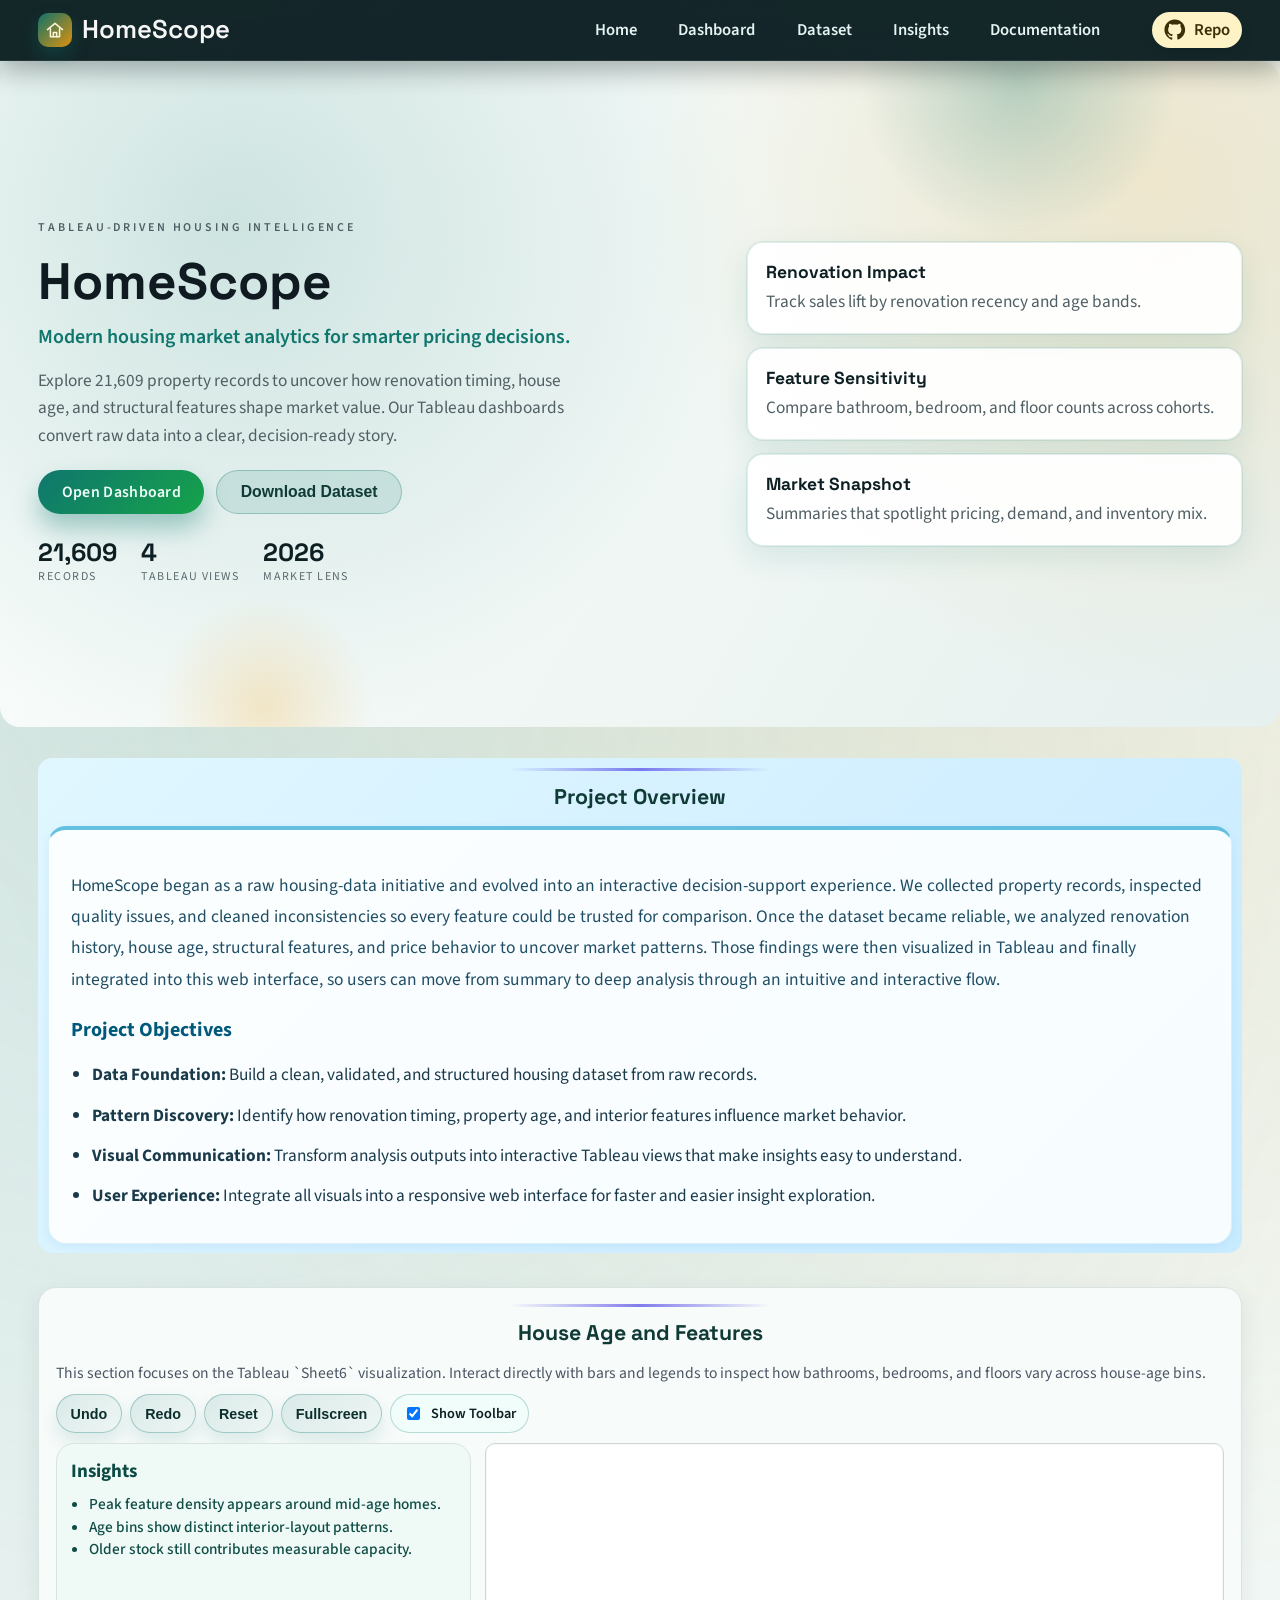
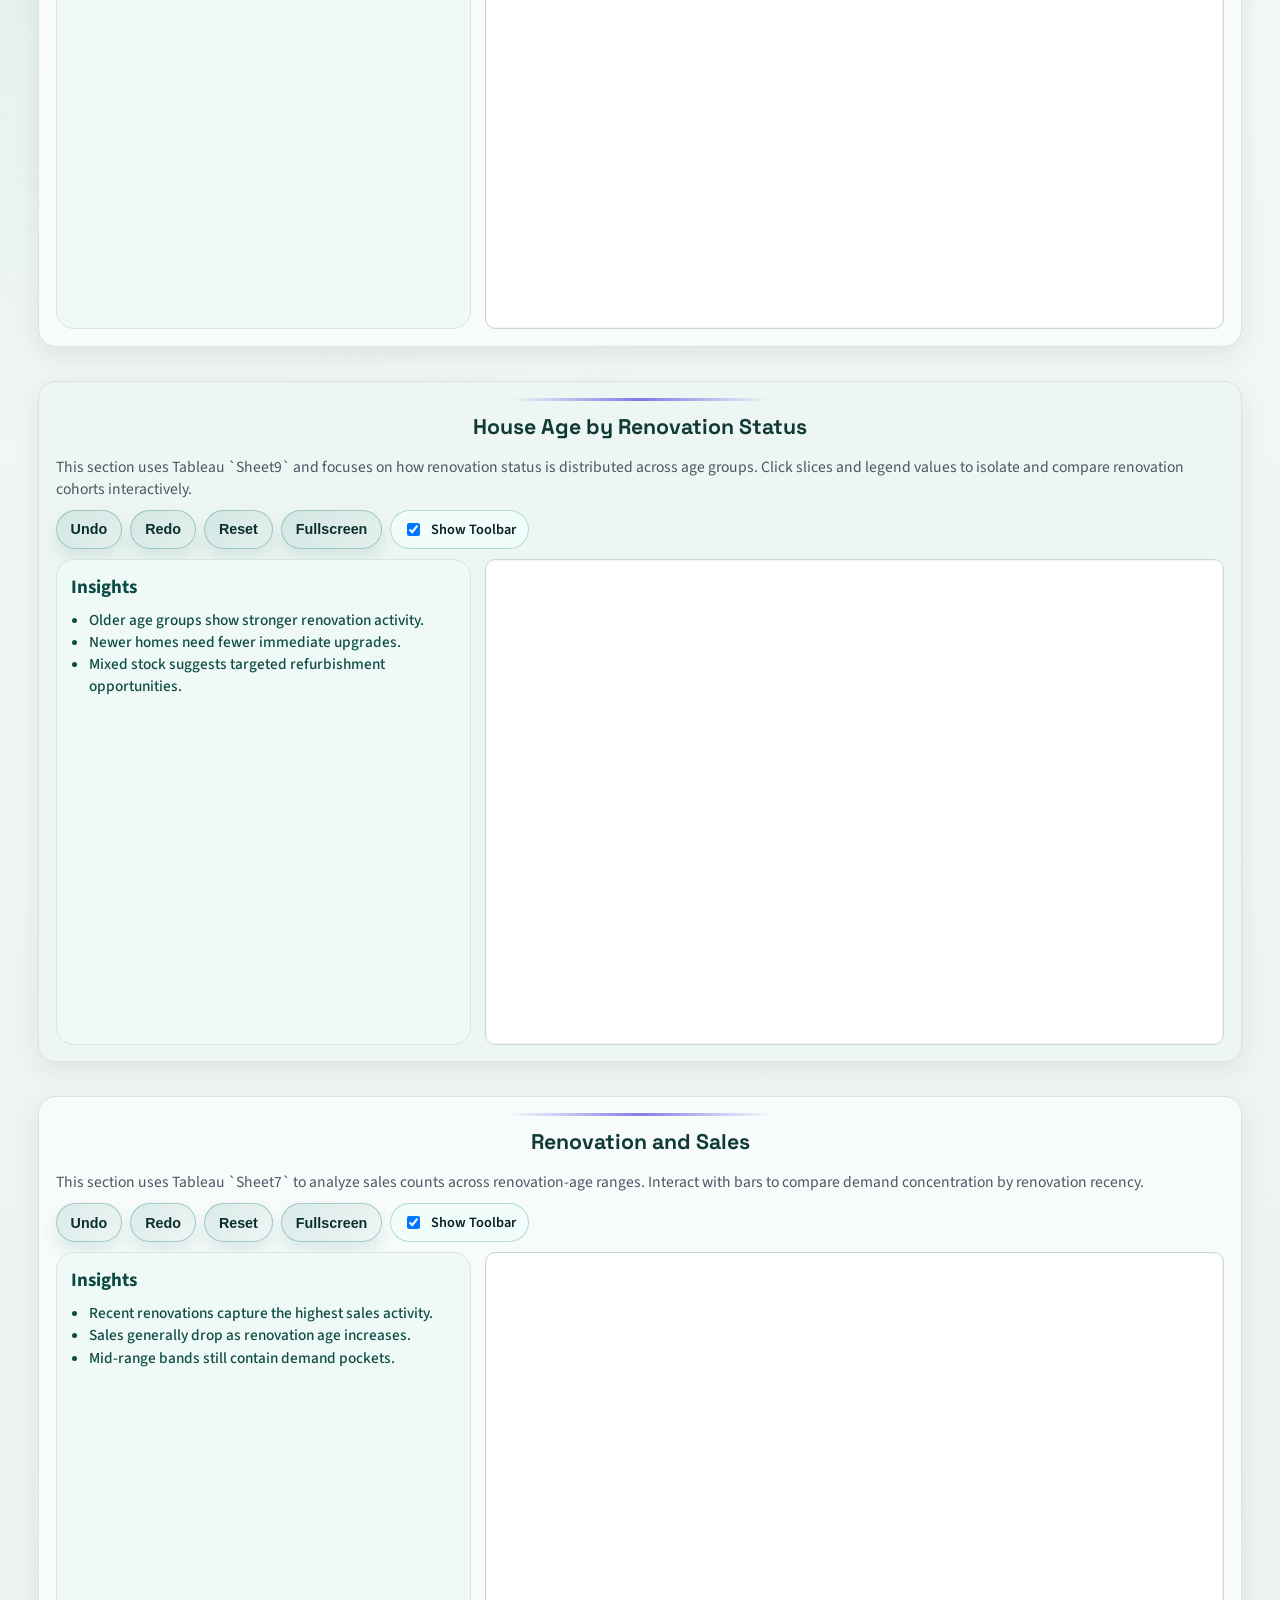
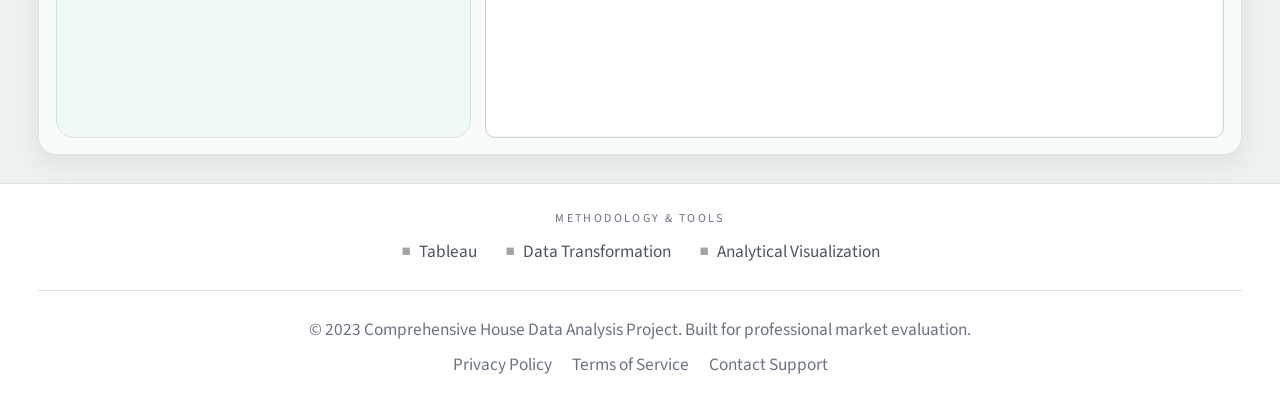
==== commit 60d442a5: "Add docs index linking to README" ====
--- a/web/templates/index.html
+++ b/web/templates/index.html
@@ -31,7 +31,6 @@
 				<a href="#features" class="nav-link">Insights</a>
 				<a href="https://github.com/Nova-022005/HomeScope/tree/main/docs" target="_blank"
 					rel="noopener noreferrer" class="nav-link">Documentation</a>
-				<button id="datasetBtn" class="nav-dataset-btn" aria-label="Download housing dataset">Dataset</button>
 				<a class="github-link" href="https://github.com/Nova-022005/HomeScope.git" target="_blank"
 					rel="noopener noreferrer" aria-label="Open GitHub repository">
 					<svg class="github-icon" viewBox="0 0 24 24" aria-hidden="true" focusable="false">
--- a/web/static/css/style.css
+++ b/web/static/css/style.css
@@ -633,10 +633,10 @@
 }
 
 .dataset-controls {
-	display: flex;
-	flex-wrap: wrap;
+	display: grid;
+	grid-template-columns: minmax(220px, 1fr) minmax(120px, 160px) auto;
 	gap: 14px;
-	align-items: center;
+	align-items: end;
 	margin-bottom: 16px;
 }
 
@@ -645,6 +645,10 @@
 	gap: 6px;
 	font-size: 0.9rem;
 	color: var(--muted);
+}
+
+.dataset-controls button {
+	justify-self: start;
 }
 
 .dataset-controls input,
@@ -659,18 +663,23 @@
 .dataset-table-wrap {
 	border: 1px solid var(--line);
 	border-radius: 12px;
-	overflow: hidden;
+	overflow: auto;
 	background: #fff;
+	max-height: 70vh;
 }
 
 .dataset-table {
 	width: 100%;
 	border-collapse: collapse;
 	font-size: 0.88rem;
+	min-width: 900px;
 }
 
 .dataset-table thead {
 	background: #eef7f5;
+	position: sticky;
+	top: 0;
+	z-index: 1;
 }
 
 .dataset-table th,
@@ -936,6 +945,10 @@
 	.dashboard-summary {
 		grid-template-columns: 1fr;
 	}
+
+	.dataset-controls {
+		grid-template-columns: 1fr;
+	}
 }
 
 @media (max-width: 900px) {
